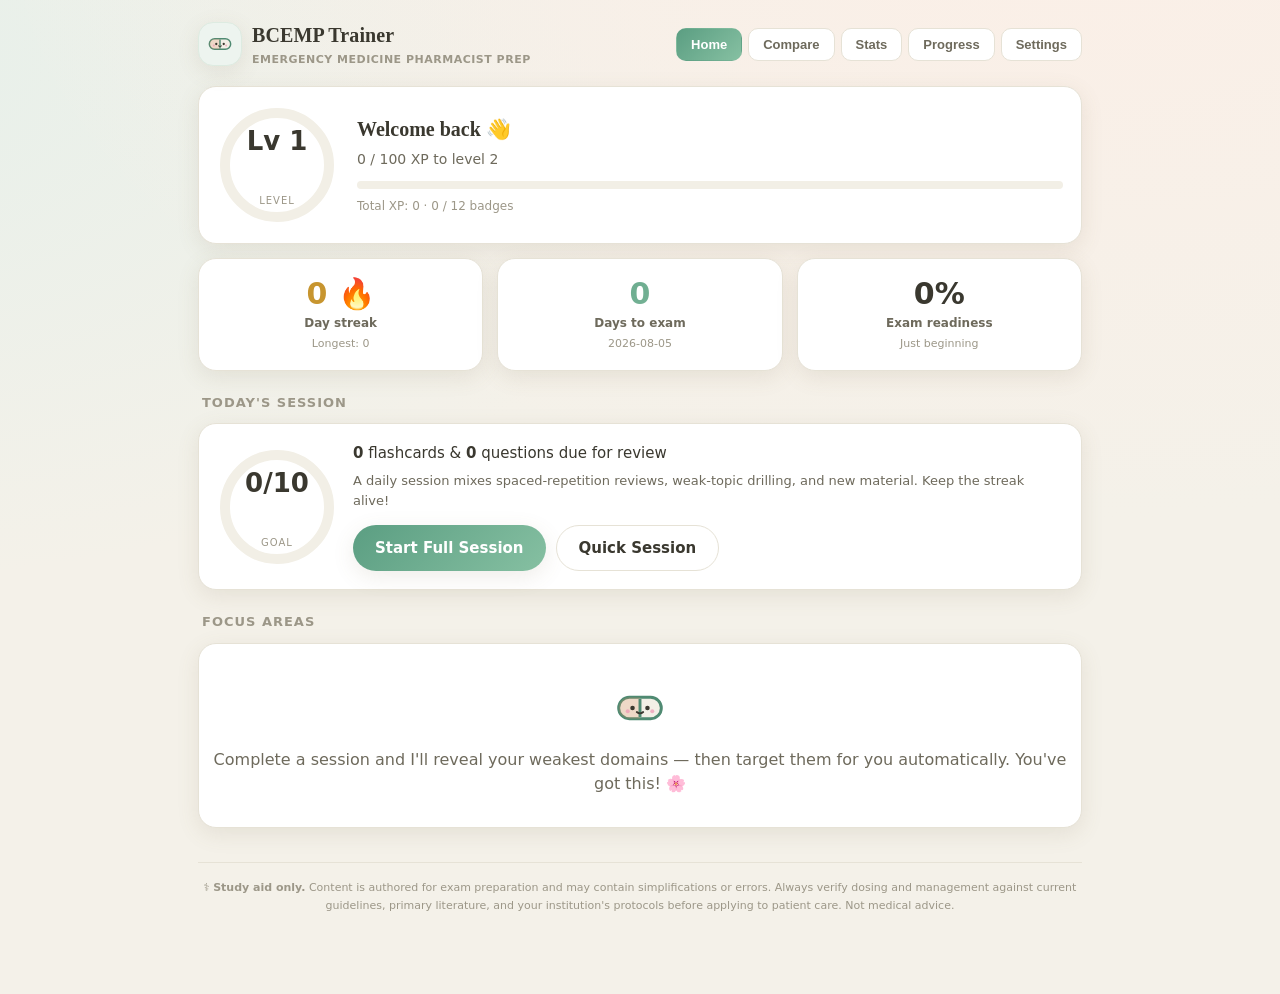
==== index.html @ 2bacbe3b "Add BP targets comparison cards and a biostats cheat sheet tab Compare tab: new BP Targets section w" ====
<!DOCTYPE html>
<html lang="en">
<head>
  <meta charset="UTF-8" />
  <meta name="viewport" content="width=device-width, initial-scale=1.0, viewport-fit=cover" />
  <title>BCEMP Trainer — Emergency Medicine Pharmacist Exam Prep</title>

  <!-- PWA / installable + offline -->
  <link rel="manifest" href="manifest.json" />
  <meta name="theme-color" content="#F4F1E9" />
  <link rel="apple-touch-icon" href="apple-touch-icon.png" />
  <meta name="apple-mobile-web-app-capable" content="yes" />
  <meta name="mobile-web-app-capable" content="yes" />
  <meta name="apple-mobile-web-app-status-bar-style" content="default" />
  <meta name="apple-mobile-web-app-title" content="BCEMP" />

  <link rel="stylesheet" href="css/styles.css" />
</head>
<body>
  <div class="wrap">
    <div class="topbar">
      <div class="brand">
        <div class="logo"><svg viewBox="0 0 48 48" width="32" height="32" aria-hidden="true"><rect x="8" y="16" width="32" height="16" rx="8" fill="#F3EFE6" stroke="#4F8A72" stroke-width="2.2"/><path d="M16 16h8v16h-8a8 8 0 0 1-8-8 8 8 0 0 1 8-8z" fill="#E0895B" opacity="0.22"/><path d="M24 17.2V30.8" stroke="#4F8A72" stroke-width="2.2"/><circle cx="18.4" cy="24" r="1.7" fill="#3A382F"/><circle cx="29.6" cy="24" r="1.7" fill="#3A382F"/><circle cx="14.8" cy="26.4" r="1.5" fill="#EE9BB6" opacity="0.75"/><circle cx="33.2" cy="26.4" r="1.5" fill="#EE9BB6" opacity="0.75"/><path d="M21.6 27q2.4 2.1 4.8 0" stroke="#3A382F" stroke-width="1.4" fill="none" stroke-linecap="round"/></svg></div>
        <div>
          <h1>BCEMP Trainer</h1>
          <small>EMERGENCY MEDICINE PHARMACIST PREP</small>
        </div>
      </div>
      <nav class="nav" id="nav">
        <button data-view="dashboard" class="active">Home</button>
        <button data-view="compare">Compare</button>
        <button data-view="stats">Stats</button>
        <button data-view="progress">Progress</button>
        <button data-view="settings">Settings</button>
      </nav>
    </div>

    <main id="app"><!-- rendered by ui.js --></main>

    <div class="disclaimer">
      ⚕️ <b>Study aid only.</b> Content is authored for exam preparation and may contain simplifications or errors.
      Always verify dosing and management against current guidelines, primary literature, and your institution's
      protocols before applying to patient care. Not medical advice.
    </div>
  </div>

  <!-- data (assign to window.*) -->
  <script src="data/domains.js"></script>
  <script src="data/questions.js"></script>
  <script src="data/flashcards.js"></script>
  <script src="data/quiz-flashcards.js"></script>
  <script src="data/comparisons.js"></script>
  <script src="data/comparisons-bp.js"></script>
  <script src="data/biostats.js"></script>
  <!-- logic -->
  <script src="js/state.js"></script>
  <script src="js/srs.js"></script>
  <script src="js/content.js"></script>
  <script src="js/analytics.js"></script>
  <script src="js/gamification.js"></script>
  <script src="js/session.js"></script>
  <script src="js/import.js"></script>
  <!-- ui + bootstrap -->
  <script src="js/ui.js"></script>
  <script src="js/app.js"></script>

  <!-- register offline service worker (no-op on file://; active when hosted over http/https) -->
  <script>
    if ("serviceWorker" in navigator && location.protocol.indexOf("http") === 0) {
      window.addEventListener("load", function () {
        navigator.serviceWorker.register("sw.js").catch(function (e) { console.warn("SW registration failed:", e); });
      });
    }
  </script>
</body>
</html>
---- css/styles.css ----
:root {
  --bg: #F4F1E9;
  --bg-elev: #FFFFFF;
  --bg-elev2: #F2EFE6;
  --border: #E6E2D6;
  --text: #3A382F;
  --text-dim: #6E6A5C;
  --text-faint: #9C9788;
  --accent: #4F8A72;
  --accent2: #E0895B;
  --good: #5B8F4F;
  --bad: #C4633F;
  --warn: #C7952F;
  --radius: 18px;
  --shadow: 0 6px 22px rgba(120,105,70,.12);
  --grad: linear-gradient(135deg, #5B9E82, #86C0A2);
  --font-body: ui-rounded, "SF Pro Rounded", "Hiragino Maru Gothic ProN", "Quicksand", "Nunito", system-ui, -apple-system, "Segoe UI", sans-serif;
  --font-head: ui-serif, "New York", Georgia, "Lora", "Times New Roman", serif;
}

* { box-sizing: border-box; }
html, body { margin: 0; padding: 0; }
body {
  background: radial-gradient(1100px 600px at 85% -8%, #FBEFE7, transparent),
              radial-gradient(900px 520px at -12% 6%, #E7F0EA, transparent), var(--bg);
  color: var(--text);
  font-family: var(--font-body);
  -webkit-font-smoothing: antialiased;
  line-height: 1.55;
  min-height: 100vh;
}

.wrap { max-width: 920px; margin: 0 auto; padding: 20px 18px 80px; }

/* ---------- top bar ---------- */
.topbar { display: flex; align-items: center; justify-content: space-between; gap: 12px; margin-bottom: 18px; flex-wrap: wrap; }
.brand { display: flex; align-items: center; gap: 10px; }
.brand .logo { width: 44px; height: 44px; border-radius: 15px; background: #EDF4EF; border: 1.5px solid #DDEBE1; display: grid; place-items: center; box-shadow: var(--shadow); }
.brand .logo svg { width: 32px; height: 32px; display: block; }
.brand h1 { font-family: var(--font-head); font-size: 20px; font-weight: 600; margin: 0; letter-spacing: .1px; }
.brand small { display: block; color: var(--text-faint); font-size: 11px; font-weight: 600; letter-spacing: .5px; }
.nav { display: flex; gap: 6px; }
.nav button { background: var(--bg-elev); color: var(--text-dim); border: 1px solid var(--border); padding: 8px 14px; border-radius: 10px; cursor: pointer; font-size: 13px; font-weight: 600; transition: .15s; }
.nav button:hover { color: var(--text); border-color: var(--accent); }
.nav button.active { background: var(--grad); color: #fff; border-color: transparent; }

/* ---------- cards ---------- */
.card { background: var(--bg-elev); border: 1px solid var(--border); border-radius: var(--radius); padding: 18px; box-shadow: var(--shadow); }
.grid { display: grid; gap: 14px; }
.grid.cols-3 { grid-template-columns: repeat(3, 1fr); }
.grid.cols-2 { grid-template-columns: repeat(2, 1fr); }
@media (max-width: 700px) { .grid.cols-3, .grid.cols-2 { grid-template-columns: 1fr 1fr; } }
@media (max-width: 480px) { .grid.cols-3, .grid.cols-2 { grid-template-columns: 1fr; } }

.section-title { font-size: 13px; text-transform: uppercase; letter-spacing: 1px; color: var(--text-faint); margin: 22px 4px 10px; font-weight: 700; }

/* ---------- stat tiles ---------- */
.tile { text-align: center; }
.tile .big { font-size: 30px; font-weight: 800; line-height: 1.1; }
.tile .lbl { color: var(--text-dim); font-size: 12px; margin-top: 4px; font-weight: 600; }
.tile .sub { color: var(--text-faint); font-size: 11px; margin-top: 2px; }
.flame { color: var(--warn); }
.countdown .big { background: var(--grad); -webkit-background-clip: text; background-clip: text; -webkit-text-fill-color: transparent; }

/* ---------- level ring ---------- */
.hero { display: flex; gap: 20px; align-items: center; flex-wrap: wrap; }
.ring-wrap { position: relative; width: 120px; height: 120px; flex: 0 0 auto; }
.ring-wrap .center { position: absolute; inset: 0; display: grid; place-items: center; text-align: center; }
.ring-wrap .center .lv { font-size: 26px; font-weight: 800; }
.ring-wrap .center .lvl { font-size: 10px; letter-spacing: 1px; color: var(--text-faint); text-transform: uppercase; }
.hero .meta { flex: 1; min-width: 220px; }
.hero .meta h2 { margin: 0 0 4px; font-size: 20px; }
.hero .xpbar { height: 8px; background: var(--bg-elev2); border-radius: 6px; overflow: hidden; margin-top: 10px; }
.hero .xpbar > span { display: block; height: 100%; background: var(--grad); border-radius: 6px; transition: width .5s; }

/* ---------- buttons ---------- */
.btn { border: none; border-radius: 999px; padding: 13px 22px; font-size: 15px; font-weight: 700; cursor: pointer; font-family: inherit; transition: transform .2s cubic-bezier(.34,1.56,.64,1), filter .15s, box-shadow .15s, border-color .15s; }
.btn-primary { background: var(--grad); color: #fff; box-shadow: var(--shadow); }
.btn-primary:hover { transform: translateY(-2px) scale(1.02); filter: brightness(1.04); }
.btn-primary:active { transform: translateY(0) scale(.96); }
.btn-ghost { background: var(--bg-elev); color: var(--text); border: 1.5px solid var(--border); }
.btn-ghost:hover { border-color: var(--accent); transform: translateY(-2px); }
.btn-ghost:active { transform: scale(.96); }
.btn-row { display: flex; gap: 10px; flex-wrap: wrap; }
.btn:disabled { opacity: .5; cursor: not-allowed; }

/* ---------- progress bars ---------- */
.dom-row { display: flex; align-items: center; gap: 10px; padding: 7px 0; }
.dom-row .name { flex: 0 0 42%; font-size: 13px; font-weight: 600; }
.dom-row .track { flex: 1; height: 9px; background: var(--bg-elev2); border-radius: 6px; overflow: hidden; }
.dom-row .track > span { display: block; height: 100%; border-radius: 6px; }
.dom-row .pct { flex: 0 0 62px; text-align: right; font-size: 12px; color: var(--text-dim); font-variant-numeric: tabular-nums; }
.bar-good { background: var(--good); } .bar-mid { background: var(--warn); } .bar-bad { background: var(--bad); } .bar-none { background: #DDD8CA; }

/* ---------- heatmap ---------- */
.heat { display: grid; grid-template-columns: repeat(15, 1fr); gap: 5px; }
.heat .cell { aspect-ratio: 1; border-radius: 5px; background: #ECE8DD; }
.heat .l1 { background: rgba(79,138,114,.28); } .heat .l2 { background: rgba(79,138,114,.5); }
.heat .l3 { background: rgba(79,138,114,.75); } .heat .l4 { background: var(--accent); }

/* ---------- badges ---------- */
.badges { display: flex; flex-wrap: wrap; gap: 10px; }
.badge { display: flex; align-items: center; gap: 8px; background: var(--bg-elev2); border: 1px solid var(--border); border-radius: 10px; padding: 8px 12px; font-size: 12px; }
.badge.locked { opacity: .35; filter: grayscale(1); }
.badge .ic { font-size: 18px; }
.badge .bn { font-weight: 700; } .badge .bd { color: var(--text-faint); font-size: 11px; }

/* ---------- session ---------- */
.session-head { display: flex; align-items: center; justify-content: space-between; margin-bottom: 14px; }
.pill { background: var(--bg-elev2); border: 1px solid var(--border); border-radius: 999px; padding: 5px 12px; font-size: 12px; font-weight: 700; color: var(--text-dim); }
.prog { height: 8px; background: var(--bg-elev2); border-radius: 6px; overflow: hidden; margin-bottom: 18px; }
.prog > span { display: block; height: 100%; background: var(--grad); transition: width .3s; }

.q-domain { font-size: 11px; text-transform: uppercase; letter-spacing: 1px; color: var(--accent); font-weight: 700; margin-bottom: 8px; }
.q-stem { font-size: 18px; font-weight: 600; margin-bottom: 18px; }
.opt { display: block; width: 100%; text-align: left; background: var(--bg-elev2); color: var(--text); border: 1.5px solid var(--border); border-radius: 12px; padding: 14px 16px; margin-bottom: 10px; cursor: pointer; font-size: 15px; transition: .12s; }
.opt:hover:not(:disabled) { border-color: var(--accent); }
.opt:disabled { cursor: default; }
.opt.correct { border-color: var(--good); background: rgba(91,143,79,.14); }
.opt.wrong { border-color: var(--bad); background: rgba(196,99,63,.12); }
.opt .mark { float: right; font-weight: 800; }

.rationale { background: var(--bg-elev2); border-left: 3px solid var(--accent); border-radius: 8px; padding: 14px 16px; margin: 6px 0 16px; font-size: 14px; color: var(--text-dim); }
.rationale b { color: var(--text); }

/* flashcard */
.flash { text-align: center; padding: 10px 6px; }
.flash .front { font-size: 20px; font-weight: 700; margin: 24px 0; }
.flash .back { font-size: 16px; color: var(--text-dim); background: var(--bg-elev2); border-radius: 12px; padding: 16px; margin: 12px 0 20px; text-align: left; }
.rate-row { display: grid; grid-template-columns: repeat(4, 1fr); gap: 8px; }
.rate { border: 1.5px solid var(--border); background: var(--bg-elev2); color: var(--text); border-radius: 10px; padding: 12px 6px; cursor: pointer; font-weight: 700; font-size: 13px; }
.rate small { display: block; font-weight: 500; color: var(--text-faint); font-size: 10px; }
.rate.again:hover { border-color: var(--bad); } .rate.hard:hover { border-color: var(--warn); }
.rate.good:hover { border-color: var(--accent); } .rate.easy:hover { border-color: var(--good); }

/* ---------- summary ---------- */
.summary-hero { text-align: center; padding: 10px 0 6px; }
.summary-hero .score { font-size: 48px; font-weight: 800; background: var(--grad); -webkit-background-clip: text; background-clip: text; -webkit-text-fill-color: transparent; }
.reward { display: flex; align-items: center; gap: 10px; background: var(--bg-elev2); border: 1px solid var(--border); border-radius: 12px; padding: 12px 16px; margin: 10px 0; }
.reward .ic { font-size: 22px; }
.pop-badge { animation: pop .4s ease; }
@keyframes pop { 0% { transform: scale(.6); opacity: 0; } 100% { transform: scale(1); opacity: 1; } }

/* ---------- settings / forms ---------- */
.field { margin-bottom: 16px; }
.field label { display: block; font-size: 13px; font-weight: 600; margin-bottom: 6px; color: var(--text-dim); }
.field input, .field select { width: 100%; background: var(--bg-elev2); border: 1px solid var(--border); border-radius: 10px; padding: 11px 12px; color: var(--text); font-size: 14px; }
.hint { font-size: 12px; color: var(--text-faint); margin-top: 6px; }
.notice { border-radius: 10px; padding: 12px 14px; font-size: 13px; margin: 10px 0; }
.notice.ok { background: rgba(91,143,79,.14); border: 1px solid var(--good); color: #3B6D2F; }
.notice.err { background: rgba(196,99,63,.12); border: 1px solid var(--bad); color: #8A3B2A; white-space: pre-wrap; }

.disclaimer { font-size: 11px; color: var(--text-faint); text-align: center; margin-top: 34px; line-height: 1.6; border-top: 1px solid var(--border); padding-top: 16px; }

.empty { text-align: center; color: var(--text-dim); padding: 30px 10px; }
.center { text-align: center; }
.mt { margin-top: 14px; } .mb { margin-bottom: 14px; }
.toast { position: fixed; bottom: 22px; left: 50%; transform: translateX(-50%); background: var(--bg-elev2); border: 1px solid var(--accent); color: var(--text); padding: 12px 20px; border-radius: 12px; box-shadow: var(--shadow); font-weight: 600; font-size: 14px; z-index: 50; animation: pop .3s ease; }

/* ---------- compare (review cards) ---------- */
.cmp-filters { display: flex; flex-wrap: wrap; gap: 6px; margin: 0 0 16px; }
.cmp-chip { background: var(--bg-elev); border: 1px solid var(--border); color: var(--text-dim); padding: 6px 12px; border-radius: 16px; font-size: 12px; font-weight: 600; cursor: pointer; transition: .15s; }
.cmp-chip:hover { color: var(--text); border-color: var(--accent); }
.cmp-chip.on { background: var(--grad); color: #fff; border-color: transparent; }
.cmp-card { padding: 16px; }
.cmp-head { display: flex; justify-content: space-between; align-items: baseline; gap: 10px; flex-wrap: wrap; margin-bottom: 4px; }
.cmp-title { font-size: 17px; font-weight: 700; }
.cmp-sec { font-size: 10px; text-transform: uppercase; letter-spacing: 1px; color: var(--accent); font-weight: 700; background: var(--bg-elev2); padding: 3px 8px; border-radius: 4px; white-space: nowrap; }
.cmp-tag { font-style: italic; color: var(--text-faint); font-size: 13px; margin-bottom: 12px; }
.cmp-scroll { overflow-x: auto; -webkit-overflow-scrolling: touch; }
.cmp-table { width: 100%; border-collapse: collapse; font-size: 13px; }
.cmp-table th, .cmp-table td { padding: 9px 11px; text-align: left; border-bottom: 1px solid var(--border); vertical-align: top; }
.cmp-table th { font-size: 12px; font-weight: 700; color: var(--accent); background: var(--bg-elev2); position: sticky; top: 0; }
.cmp-table td.cmp-rl, .cmp-table th.cmp-rl { color: var(--text-faint); font-weight: 600; font-size: 12px; min-width: 120px; background: var(--bg-elev); }
.cmp-table tbody tr:hover td { background: rgba(79,138,114,.06); }

/* ---------- stats cheat sheet ---------- */
.fx-grid { display: grid; grid-template-columns: repeat(auto-fill, minmax(250px, 1fr)); gap: 12px; }
.fx { background: var(--bg-elev); border: 1px solid var(--border); border-radius: var(--radius); padding: 13px 15px; box-shadow: var(--shadow); }
.fx-n { font-size: 13px; font-weight: 700; margin-bottom: 7px; }
.fx-eq { font-family: ui-monospace, SFMono-Regular, Menlo, Consolas, monospace; font-size: 13px; background: var(--bg-elev2); border-left: 3px solid var(--accent); padding: 8px 11px; border-radius: 0 8px 8px 0; margin-bottom: 8px; color: var(--accent); font-weight: 600; overflow-x: auto; }
.fx-d { font-size: 12.5px; color: var(--text-dim); line-height: 1.5; }
.fx-ex { font-size: 11.5px; color: var(--text-faint); margin-top: 6px; font-style: italic; }
.fx-note { font-family: ui-monospace, SFMono-Regular, Menlo, Consolas, monospace; font-size: 12px; color: var(--accent); background: var(--bg-elev2); border-radius: 8px; padding: 9px 12px; margin-top: 10px; overflow-x: auto; }

.stat-table { width: 100%; border-collapse: collapse; font-size: 13px; }
.stat-table th, .stat-table td { padding: 10px 12px; text-align: left; border: 1px solid var(--border); vertical-align: top; }
.stat-table th { background: var(--bg-elev2); color: var(--accent); font-weight: 700; font-size: 12px; }
.stat-table td.cmp-rl, .stat-table th.cmp-rl { background: var(--bg-elev2); color: var(--text-dim); font-weight: 700; font-size: 12px; }

.term { padding: 10px 0; border-top: 1px solid var(--border); }
.term.first { border-top: none; padding-top: 2px; }
.term-t { font-size: 13.5px; font-weight: 700; color: var(--accent); margin-bottom: 3px; }
.term-d { font-size: 13px; color: var(--text-dim); line-height: 1.55; }

.pearl { font-size: 13px; color: var(--text-dim); line-height: 1.55; padding: 8px 0 8px 20px; position: relative; }
.pearl::before { content: "🌸"; position: absolute; left: 0; top: 7px; font-size: 12px; }

/* ---------- cozy-kawaii extras ---------- */
.hero .meta h2, .empty h2 { font-family: var(--font-head); font-weight: 600; }
.summary-hero .score { font-family: var(--font-head); }
.cmp-title { font-family: var(--font-head); font-weight: 600; }
.card { transition: box-shadow .2s ease, transform .2s ease; }

.mascot-lg { display: block; margin: 2px auto 8px; animation: floaty 3.2s ease-in-out infinite; }
@keyframes floaty { 0%, 100% { transform: translateY(0); } 50% { transform: translateY(-5px); } }

.reward { transition: transform .2s cubic-bezier(.34,1.56,.64,1); }
.reward:hover { transform: translateX(2px); }

/* confetti burst (offline, emoji-based) */
.confetti-wrap { position: fixed; inset: 0; pointer-events: none; z-index: 100; overflow: hidden; }
.confetti-piece { position: absolute; top: -24px; will-change: transform; animation: confetti-fall linear forwards; }
@keyframes confetti-fall { to { transform: translateY(108vh) rotate(540deg); } }

/* mobile: stack each comparison row into a labeled block */
@media (max-width: 640px) {
  .cmp-table thead { display: none; }
  .cmp-table, .cmp-table tbody, .cmp-table tr, .cmp-table td { display: block; }
  .cmp-table tr { margin-bottom: 12px; border: 1px solid var(--border); border-radius: 8px; padding: 6px; }
  .cmp-table td { border: none; padding: 6px 8px; }
  .cmp-table td.cmp-rl { background: var(--accent); color: #fff; border-radius: 4px; margin-bottom: 4px; min-width: 0; }
  .cmp-table td[data-label]:not(.cmp-rl)::before { content: attr(data-label); display: block; font-size: 10px; font-weight: 700; color: var(--text-faint); text-transform: uppercase; letter-spacing: .5px; margin-bottom: 2px; }
}
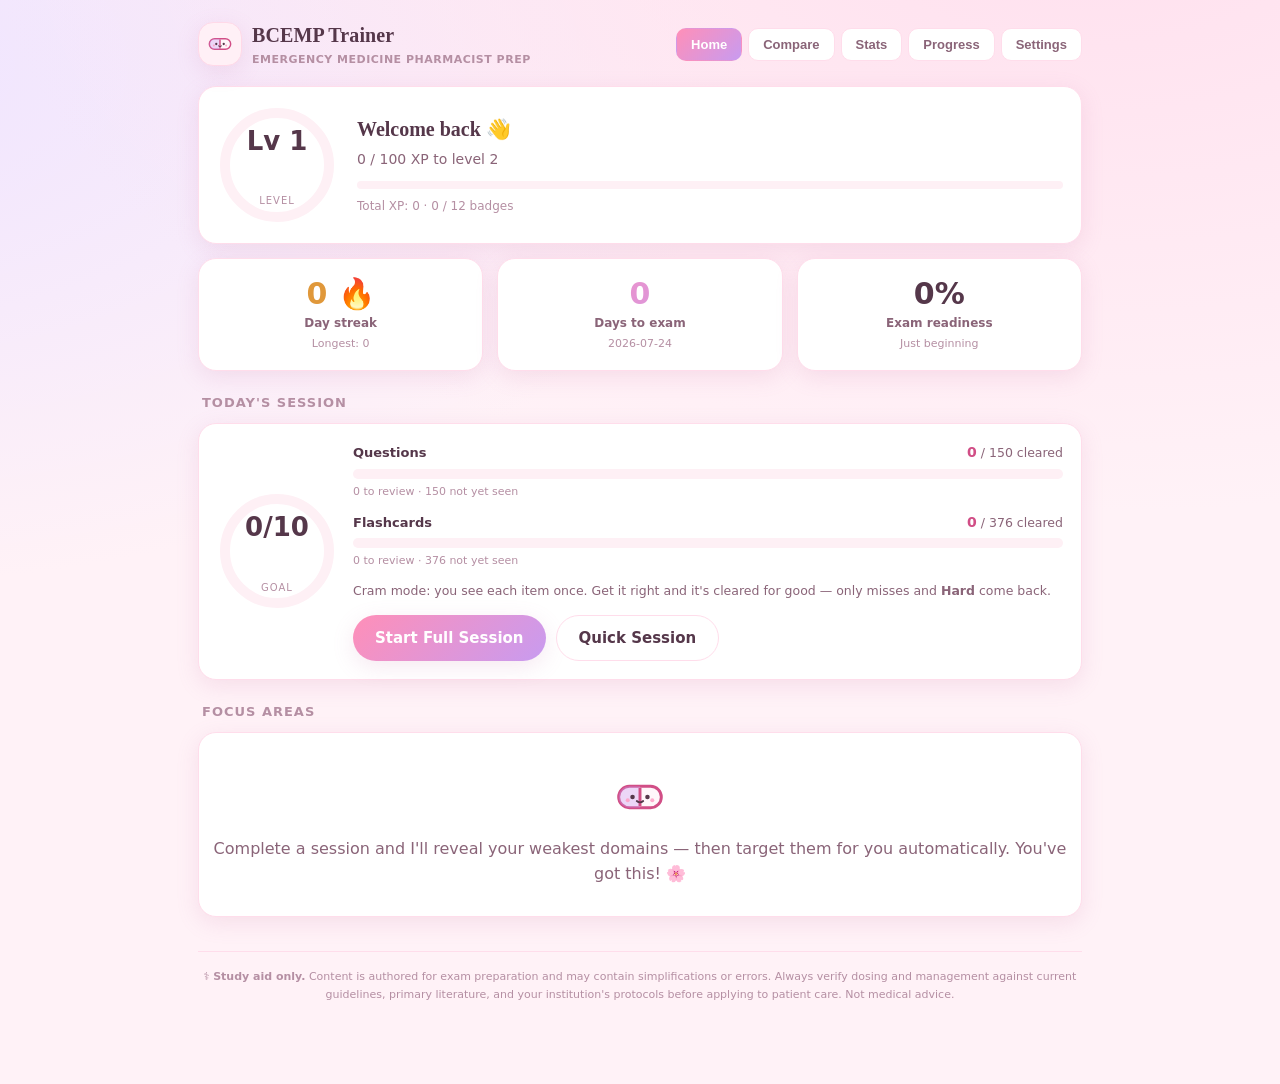
==== commit 78b6c997: "Retheme from matcha to strawberry pink Swap the palette to Strawberry Milk: soft pink page (#FFF2F7)" ====
--- a/index.html
+++ b/index.html
@@ -7,7 +7,7 @@
 
   <!-- PWA / installable + offline -->
   <link rel="manifest" href="manifest.json" />
-  <meta name="theme-color" content="#F4F1E9" />
+  <meta name="theme-color" content="#FFF2F7" />
   <link rel="apple-touch-icon" href="apple-touch-icon.png" />
   <meta name="apple-mobile-web-app-capable" content="yes" />
   <meta name="mobile-web-app-capable" content="yes" />
@@ -20,7 +20,7 @@
   <div class="wrap">
     <div class="topbar">
       <div class="brand">
-        <div class="logo"><svg viewBox="0 0 48 48" width="32" height="32" aria-hidden="true"><rect x="8" y="16" width="32" height="16" rx="8" fill="#F3EFE6" stroke="#4F8A72" stroke-width="2.2"/><path d="M16 16h8v16h-8a8 8 0 0 1-8-8 8 8 0 0 1 8-8z" fill="#E0895B" opacity="0.22"/><path d="M24 17.2V30.8" stroke="#4F8A72" stroke-width="2.2"/><circle cx="18.4" cy="24" r="1.7" fill="#3A382F"/><circle cx="29.6" cy="24" r="1.7" fill="#3A382F"/><circle cx="14.8" cy="26.4" r="1.5" fill="#EE9BB6" opacity="0.75"/><circle cx="33.2" cy="26.4" r="1.5" fill="#EE9BB6" opacity="0.75"/><path d="M21.6 27q2.4 2.1 4.8 0" stroke="#3A382F" stroke-width="1.4" fill="none" stroke-linecap="round"/></svg></div>
+        <div class="logo"><svg viewBox="0 0 48 48" width="32" height="32" aria-hidden="true"><rect x="8" y="16" width="32" height="16" rx="8" fill="#FFF6FA" stroke="#D14E86" stroke-width="2.2"/><path d="M16 16h8v16h-8a8 8 0 0 1-8-8 8 8 0 0 1 8-8z" fill="#C89BF0" opacity="0.35"/><path d="M24 17.2V30.8" stroke="#D14E86" stroke-width="2.2"/><circle cx="18.4" cy="24" r="1.7" fill="#55374A"/><circle cx="29.6" cy="24" r="1.7" fill="#55374A"/><circle cx="14.8" cy="26.4" r="1.5" fill="#FF9EC4" opacity="0.85"/><circle cx="33.2" cy="26.4" r="1.5" fill="#FF9EC4" opacity="0.85"/><path d="M21.6 27q2.4 2.1 4.8 0" stroke="#55374A" stroke-width="1.4" fill="none" stroke-linecap="round"/></svg></div>
         <div>
           <h1>BCEMP Trainer</h1>
           <small>EMERGENCY MEDICINE PHARMACIST PREP</small>
--- a/css/styles.css
+++ b/css/styles.css
@@ -1,19 +1,19 @@
 :root {
-  --bg: #F4F1E9;
+  --bg: #FFF2F7;
   --bg-elev: #FFFFFF;
-  --bg-elev2: #F2EFE6;
-  --border: #E6E2D6;
-  --text: #3A382F;
-  --text-dim: #6E6A5C;
-  --text-faint: #9C9788;
-  --accent: #4F8A72;
-  --accent2: #E0895B;
-  --good: #5B8F4F;
-  --bad: #C4633F;
-  --warn: #C7952F;
+  --bg-elev2: #FEF0F5;
+  --border: #FFDDEB;
+  --text: #55374A;
+  --text-dim: #8A6478;
+  --text-faint: #B58FA3;
+  --accent: #D14E86;
+  --accent2: #C89BF0;
+  --good: #2FA37B;
+  --bad: #E05A6B;
+  --warn: #E0983A;
   --radius: 18px;
-  --shadow: 0 6px 22px rgba(120,105,70,.12);
-  --grad: linear-gradient(135deg, #5B9E82, #86C0A2);
+  --shadow: 0 6px 22px rgba(200,120,165,.16);
+  --grad: linear-gradient(135deg, #FF8FB8, #C89BF0);
   --font-body: ui-rounded, "SF Pro Rounded", "Hiragino Maru Gothic ProN", "Quicksand", "Nunito", system-ui, -apple-system, "Segoe UI", sans-serif;
   --font-head: ui-serif, "New York", Georgia, "Lora", "Times New Roman", serif;
 }
@@ -21,8 +21,8 @@
 * { box-sizing: border-box; }
 html, body { margin: 0; padding: 0; }
 body {
-  background: radial-gradient(1100px 600px at 85% -8%, #FBEFE7, transparent),
-              radial-gradient(900px 520px at -12% 6%, #E7F0EA, transparent), var(--bg);
+  background: radial-gradient(1100px 600px at 85% -8%, #FFE0EE, transparent),
+              radial-gradient(900px 520px at -12% 6%, #EFE4FF, transparent), var(--bg);
   color: var(--text);
   font-family: var(--font-body);
   -webkit-font-smoothing: antialiased;
@@ -35,7 +35,7 @@
 /* ---------- top bar ---------- */
 .topbar { display: flex; align-items: center; justify-content: space-between; gap: 12px; margin-bottom: 18px; flex-wrap: wrap; }
 .brand { display: flex; align-items: center; gap: 10px; }
-.brand .logo { width: 44px; height: 44px; border-radius: 15px; background: #EDF4EF; border: 1.5px solid #DDEBE1; display: grid; place-items: center; box-shadow: var(--shadow); }
+.brand .logo { width: 44px; height: 44px; border-radius: 15px; background: #FFF0F6; border: 1.5px solid #FFD9E8; display: grid; place-items: center; box-shadow: var(--shadow); }
 .brand .logo svg { width: 32px; height: 32px; display: block; }
 .brand h1 { font-family: var(--font-head); font-size: 20px; font-weight: 600; margin: 0; letter-spacing: .1px; }
 .brand small { display: block; color: var(--text-faint); font-size: 11px; font-weight: 600; letter-spacing: .5px; }
@@ -90,13 +90,13 @@
 .dom-row .track { flex: 1; height: 9px; background: var(--bg-elev2); border-radius: 6px; overflow: hidden; }
 .dom-row .track > span { display: block; height: 100%; border-radius: 6px; }
 .dom-row .pct { flex: 0 0 62px; text-align: right; font-size: 12px; color: var(--text-dim); font-variant-numeric: tabular-nums; }
-.bar-good { background: var(--good); } .bar-mid { background: var(--warn); } .bar-bad { background: var(--bad); } .bar-none { background: #DDD8CA; }
+.bar-good { background: var(--good); } .bar-mid { background: var(--warn); } .bar-bad { background: var(--bad); } .bar-none { background: #F3DCE7; }
 
 /* ---------- heatmap ---------- */
 .heat { display: grid; grid-template-columns: repeat(15, 1fr); gap: 5px; }
-.heat .cell { aspect-ratio: 1; border-radius: 5px; background: #ECE8DD; }
-.heat .l1 { background: rgba(79,138,114,.28); } .heat .l2 { background: rgba(79,138,114,.5); }
-.heat .l3 { background: rgba(79,138,114,.75); } .heat .l4 { background: var(--accent); }
+.heat .cell { aspect-ratio: 1; border-radius: 5px; background: #FBE2EE; }
+.heat .l1 { background: rgba(209,78,134,.25); } .heat .l2 { background: rgba(209,78,134,.45); }
+.heat .l3 { background: rgba(209,78,134,.7); } .heat .l4 { background: var(--accent); }
 
 /* ---------- badges ---------- */
 .badges { display: flex; flex-wrap: wrap; gap: 10px; }
@@ -116,8 +116,8 @@
 .opt { display: block; width: 100%; text-align: left; background: var(--bg-elev2); color: var(--text); border: 1.5px solid var(--border); border-radius: 12px; padding: 14px 16px; margin-bottom: 10px; cursor: pointer; font-size: 15px; transition: .12s; }
 .opt:hover:not(:disabled) { border-color: var(--accent); }
 .opt:disabled { cursor: default; }
-.opt.correct { border-color: var(--good); background: rgba(91,143,79,.14); }
-.opt.wrong { border-color: var(--bad); background: rgba(196,99,63,.12); }
+.opt.correct { border-color: var(--good); background: rgba(47,163,123,.13); }
+.opt.wrong { border-color: var(--bad); background: rgba(224,90,107,.12); }
 .opt .mark { float: right; font-weight: 800; }
 
 .rationale { background: var(--bg-elev2); border-left: 3px solid var(--accent); border-radius: 8px; padding: 14px 16px; margin: 6px 0 16px; font-size: 14px; color: var(--text-dim); }
@@ -147,8 +147,8 @@
 .field input, .field select { width: 100%; background: var(--bg-elev2); border: 1px solid var(--border); border-radius: 10px; padding: 11px 12px; color: var(--text); font-size: 14px; }
 .hint { font-size: 12px; color: var(--text-faint); margin-top: 6px; }
 .notice { border-radius: 10px; padding: 12px 14px; font-size: 13px; margin: 10px 0; }
-.notice.ok { background: rgba(91,143,79,.14); border: 1px solid var(--good); color: #3B6D2F; }
-.notice.err { background: rgba(196,99,63,.12); border: 1px solid var(--bad); color: #8A3B2A; white-space: pre-wrap; }
+.notice.ok { background: rgba(47,163,123,.13); border: 1px solid var(--good); color: #1F7A5C; }
+.notice.err { background: rgba(224,90,107,.12); border: 1px solid var(--bad); color: #A83A4A; white-space: pre-wrap; }
 
 .disclaimer { font-size: 11px; color: var(--text-faint); text-align: center; margin-top: 34px; line-height: 1.6; border-top: 1px solid var(--border); padding-top: 16px; }
 
@@ -172,7 +172,19 @@
 .cmp-table th, .cmp-table td { padding: 9px 11px; text-align: left; border-bottom: 1px solid var(--border); vertical-align: top; }
 .cmp-table th { font-size: 12px; font-weight: 700; color: var(--accent); background: var(--bg-elev2); position: sticky; top: 0; }
 .cmp-table td.cmp-rl, .cmp-table th.cmp-rl { color: var(--text-faint); font-weight: 600; font-size: 12px; min-width: 120px; background: var(--bg-elev); }
-.cmp-table tbody tr:hover td { background: rgba(79,138,114,.06); }
+.cmp-table tbody tr:hover td { background: rgba(209,78,134,.05); }
+
+/* ---------- cram burn-down ---------- */
+.bd { margin-bottom: 12px; }
+.bd-top { display: flex; justify-content: space-between; align-items: baseline; margin-bottom: 5px; }
+.bd-l { font-size: 13px; font-weight: 700; }
+.bd-n { font-size: 12.5px; color: var(--text-dim); }
+.bd-n b { color: var(--accent); font-size: 14px; }
+.bd-track { height: 10px; background: var(--bg-elev2); border-radius: 6px; overflow: hidden; display: flex; }
+.bd-track > span { display: block; height: 100%; transition: width .5s; }
+.bd-c { background: var(--grad); }
+.bd-r { background: var(--warn); }
+.bd-key { font-size: 11px; color: var(--text-faint); margin-top: 4px; }
 
 /* ---------- stats cheat sheet ---------- */
 .fx-grid { display: grid; grid-template-columns: repeat(auto-fill, minmax(250px, 1fr)); gap: 12px; }
@@ -187,6 +199,9 @@
 .stat-table th, .stat-table td { padding: 10px 12px; text-align: left; border: 1px solid var(--border); vertical-align: top; }
 .stat-table th { background: var(--bg-elev2); color: var(--accent); font-weight: 700; font-size: 12px; }
 .stat-table td.cmp-rl, .stat-table th.cmp-rl { background: var(--bg-elev2); color: var(--text-dim); font-weight: 700; font-size: 12px; }
+
+.tg { font-family: var(--font-head); font-size: 15px; font-weight: 600; color: var(--accent); }
+.stat-table td.tg-test { font-weight: 700; color: var(--text); }
 
 .term { padding: 10px 0; border-top: 1px solid var(--border); }
 .term.first { border-top: none; padding-top: 2px; }
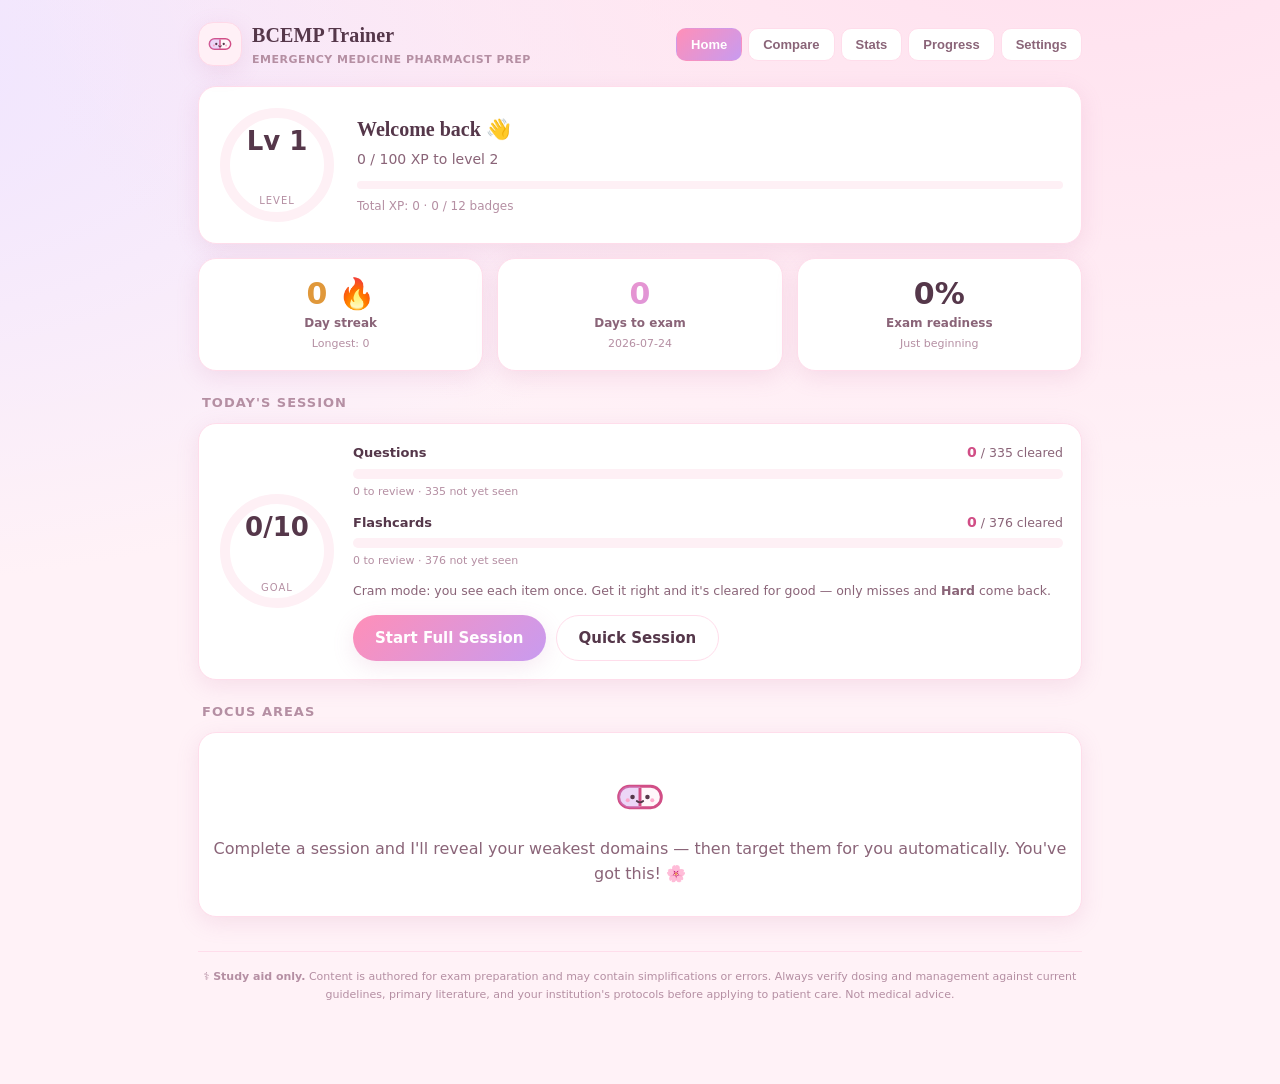
==== commit d2152365: "Add 185-question practice exam bank and biostats drill" ====
--- a/index.html
+++ b/index.html
@@ -47,6 +47,8 @@
   <!-- data (assign to window.*) -->
   <script src="data/domains.js"></script>
   <script src="data/questions.js"></script>
+  <script src="data/empc24-questions.js"></script>
+  <script src="data/biostats-questions.js"></script>
   <script src="data/flashcards.js"></script>
   <script src="data/quiz-flashcards.js"></script>
   <script src="data/comparisons.js"></script>
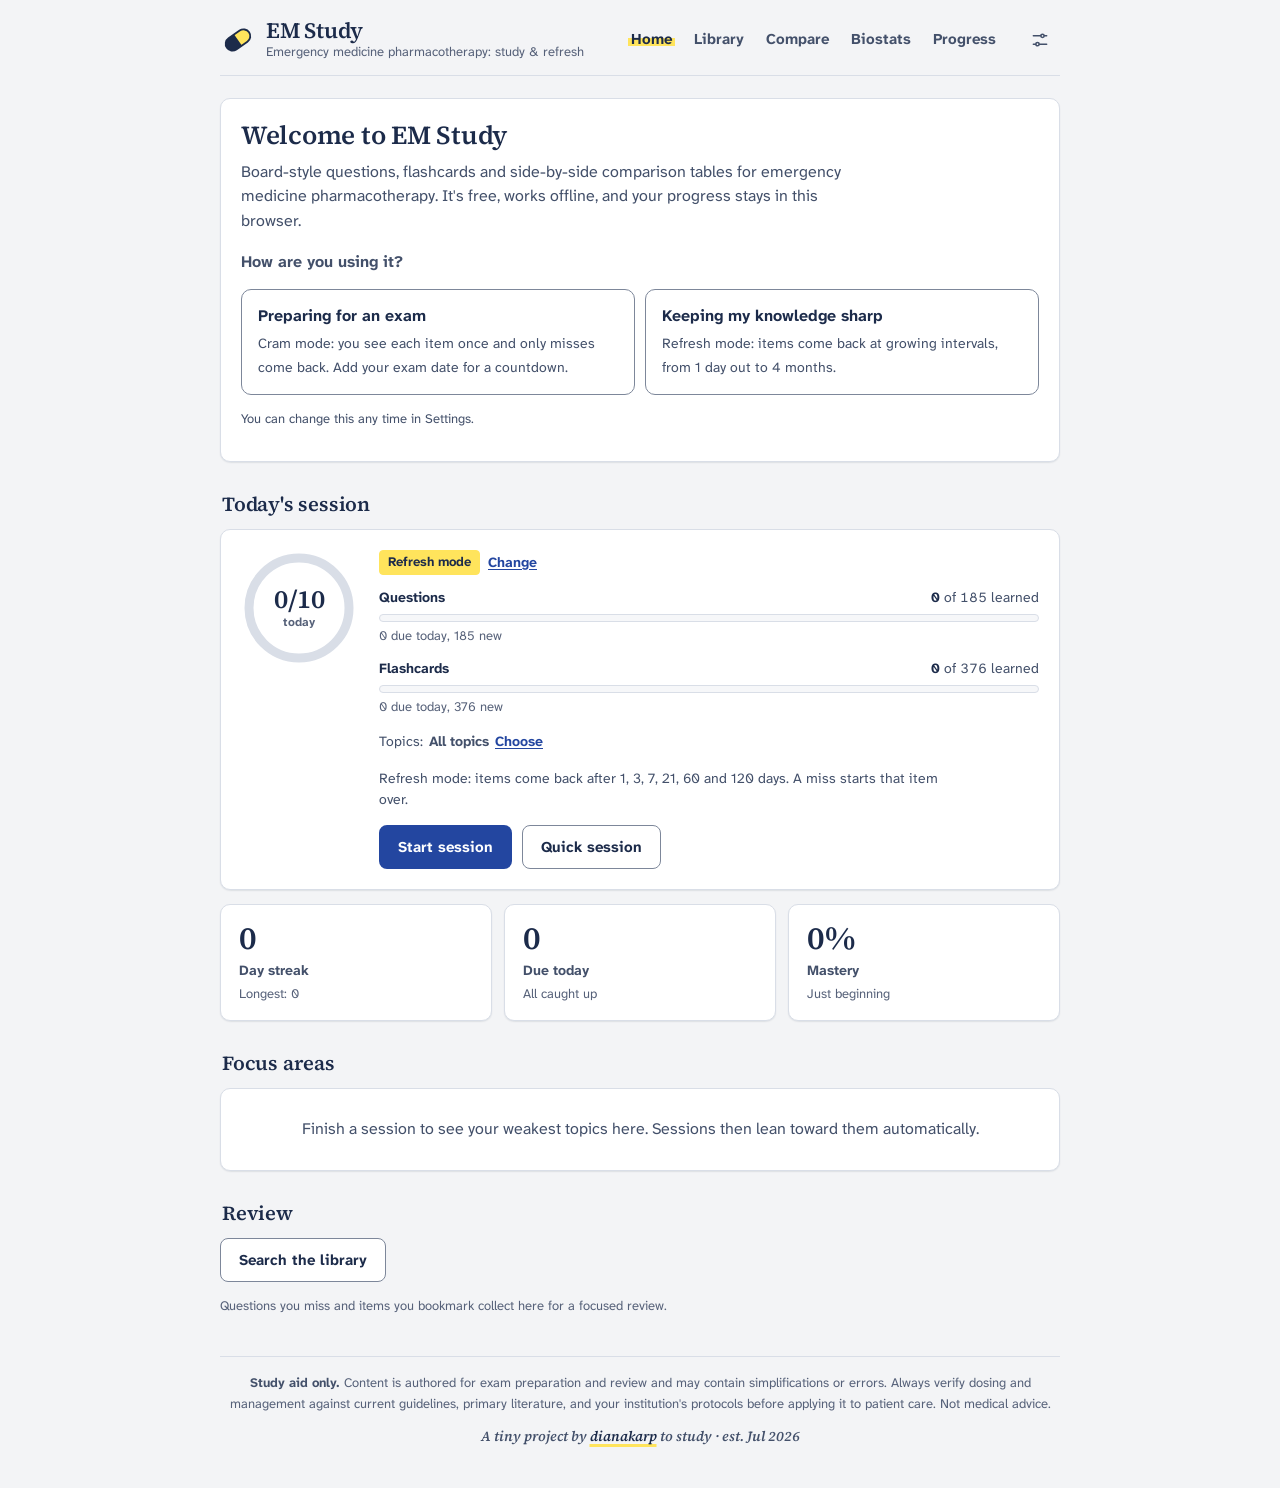
==== commit ec7e3f81: "Redesign as EM Study: studious look, Library, Refresh/Cram modes - "Ink & highlighter" theme in ligh" ====
--- a/index.html
+++ b/index.html
@@ -3,50 +3,98 @@
 <head>
   <meta charset="UTF-8" />
   <meta name="viewport" content="width=device-width, initial-scale=1.0, viewport-fit=cover" />
-  <title>BCEMP Trainer — Emergency Medicine Pharmacist Exam Prep</title>
+  <title>EM Study: emergency medicine pharmacotherapy study &amp; refresh</title>
+  <meta name="description" content="Free board-style questions, flashcards and side-by-side tables for emergency medicine pharmacotherapy, including BCEMP exam prep. Works offline; your progress stays in your browser." />
+
+  <!-- link previews (Slack, Teams, iMessage, social) -->
+  <meta property="og:type" content="website" />
+  <meta property="og:site_name" content="EM Study" />
+  <meta property="og:title" content="EM Study: emergency medicine pharmacotherapy" />
+  <meta property="og:description" content="Board-style questions, flashcards and comparison tables for studying or refreshing EM pharmacotherapy. Free, offline, no account." />
+  <meta property="og:url" content="https://dianakarp.github.io/emstudy/" />
+  <meta property="og:image" content="https://dianakarp.github.io/emstudy/og-image.png" />
+  <meta property="og:image:width" content="1200" />
+  <meta property="og:image:height" content="630" />
+  <meta property="og:image:alt" content="EM Study: a sample question card in navy ink with a yellow highlighter mark." />
+  <meta name="twitter:card" content="summary_large_image" />
 
   <!-- PWA / installable + offline -->
   <link rel="manifest" href="manifest.json" />
-  <meta name="theme-color" content="#FFF2F7" />
+  <meta name="theme-color" content="#F3F4F6" media="(prefers-color-scheme: light)" />
+  <meta name="theme-color" content="#10151F" media="(prefers-color-scheme: dark)" />
+  <link rel="icon" href="favicon.svg" type="image/svg+xml" />
   <link rel="apple-touch-icon" href="apple-touch-icon.png" />
   <meta name="apple-mobile-web-app-capable" content="yes" />
   <meta name="mobile-web-app-capable" content="yes" />
   <meta name="apple-mobile-web-app-status-bar-style" content="default" />
-  <meta name="apple-mobile-web-app-title" content="BCEMP" />
+  <meta name="apple-mobile-web-app-title" content="EM Study" />
 
+  <!-- apply a saved Light/Dark choice before first paint (System needs nothing) -->
+  <script>
+    try { var t = localStorage.getItem("emstudy_theme"); if (t === "light" || t === "dark") document.documentElement.setAttribute("data-theme", t); } catch (e) {}
+  </script>
+  <link rel="preload" href="fonts/atkinson-hyperlegible-next-latin-wght-normal.woff2" as="font" type="font/woff2" crossorigin />
+  <link rel="preload" href="fonts/source-serif-4-latin-600-normal.woff2" as="font" type="font/woff2" crossorigin />
   <link rel="stylesheet" href="css/styles.css" />
 </head>
 <body>
   <div class="wrap">
-    <div class="topbar">
+    <header class="topbar">
       <div class="brand">
-        <div class="logo"><svg viewBox="0 0 48 48" width="32" height="32" aria-hidden="true"><rect x="8" y="16" width="32" height="16" rx="8" fill="#FFF6FA" stroke="#D14E86" stroke-width="2.2"/><path d="M16 16h8v16h-8a8 8 0 0 1-8-8 8 8 0 0 1 8-8z" fill="#C89BF0" opacity="0.35"/><path d="M24 17.2V30.8" stroke="#D14E86" stroke-width="2.2"/><circle cx="18.4" cy="24" r="1.7" fill="#55374A"/><circle cx="29.6" cy="24" r="1.7" fill="#55374A"/><circle cx="14.8" cy="26.4" r="1.5" fill="#FF9EC4" opacity="0.85"/><circle cx="33.2" cy="26.4" r="1.5" fill="#FF9EC4" opacity="0.85"/><path d="M21.6 27q2.4 2.1 4.8 0" stroke="#55374A" stroke-width="1.4" fill="none" stroke-linecap="round"/></svg></div>
+        <svg class="brand-mark" viewBox="0 0 48 48" aria-hidden="true">
+          <g transform="rotate(-35 24 24)">
+            <rect x="6" y="15" width="36" height="18" rx="9" fill="#FFE45C"/>
+            <path class="ink" d="M15 15h9v18h-9a9 9 0 0 1 0-18z"/>
+            <rect class="ink-stroke" x="6" y="15" width="36" height="18" rx="9" fill="none" stroke-width="2.5"/>
+          </g>
+        </svg>
         <div>
-          <h1>BCEMP Trainer</h1>
-          <small>EMERGENCY MEDICINE PHARMACIST PREP</small>
+          <span class="brand-name">EM Study</span>
+          <span class="brand-sub">Emergency medicine pharmacotherapy: study &amp; refresh</span>
         </div>
       </div>
-      <nav class="nav" id="nav">
-        <button data-view="dashboard" class="active">Home</button>
-        <button data-view="compare">Compare</button>
-        <button data-view="stats">Stats</button>
-        <button data-view="progress">Progress</button>
-        <button data-view="settings">Settings</button>
+      <nav class="nav" id="nav" aria-label="Main">
+        <button data-view="dashboard" class="active" aria-current="page">
+          <span class="nav-ico" aria-hidden="true"><svg viewBox="0 0 24 24" fill="none" stroke="currentColor" stroke-width="1.8" stroke-linejoin="round"><path d="M4 11.2 12 4.8l8 6.4V19a1 1 0 0 1-1 1h-4.6v-5.2H9.6V20H5a1 1 0 0 1-1-1z"/></svg></span>
+          <span class="nav-label">Home</span>
+        </button>
+        <button data-view="library">
+          <span class="nav-ico" aria-hidden="true"><svg viewBox="0 0 24 24" fill="none" stroke="currentColor" stroke-width="1.8" stroke-linejoin="round"><path d="M12 6.6C10.2 5.3 7.8 4.8 4 5v13.2c3.8-.2 6.2.3 8 1.6 1.8-1.3 4.2-1.8 8-1.6V5c-3.8-.2-6.2.3-8 1.6zM12 6.6v13.2"/></svg></span>
+          <span class="nav-label">Library</span>
+        </button>
+        <button data-view="compare">
+          <span class="nav-ico" aria-hidden="true"><svg viewBox="0 0 24 24" fill="none" stroke="currentColor" stroke-width="1.8" stroke-linejoin="round"><rect x="3.5" y="5" width="17" height="14" rx="1.5"/><path d="M12 5v14M3.5 10h17"/></svg></span>
+          <span class="nav-label">Compare</span>
+        </button>
+        <button data-view="stats">
+          <span class="nav-ico" aria-hidden="true"><svg viewBox="0 0 24 24" fill="none" stroke="currentColor" stroke-width="1.8" stroke-linecap="round" stroke-linejoin="round"><path d="M17.5 5h-11l5.8 7-5.8 7h11"/></svg></span>
+          <span class="nav-label">Biostats</span>
+        </button>
+        <button data-view="progress">
+          <span class="nav-ico" aria-hidden="true"><svg viewBox="0 0 24 24" fill="none" stroke="currentColor" stroke-width="1.8" stroke-linecap="round" stroke-linejoin="round"><path d="M4 18l5-6 4 3 7-8.5"/><path d="M15 6.5h5v5"/></svg></span>
+          <span class="nav-label">Progress</span>
+        </button>
       </nav>
-    </div>
+      <button class="icon-btn" data-view="settings" aria-label="Settings" title="Settings">
+        <svg viewBox="0 0 24 24" fill="none" stroke="currentColor" stroke-width="1.8" stroke-linecap="round" aria-hidden="true"><path d="M4 7h9M17 7h3M4 17h3M11 17h9"/><circle cx="15" cy="7" r="2"/><circle cx="9" cy="17" r="2"/></svg>
+      </button>
+    </header>
 
     <main id="app"><!-- rendered by ui.js --></main>
 
     <div class="disclaimer">
-      ⚕️ <b>Study aid only.</b> Content is authored for exam preparation and may contain simplifications or errors.
+      <b>Study aid only.</b> Content is authored for exam preparation and review and may contain simplifications or errors.
       Always verify dosing and management against current guidelines, primary literature, and your institution's
-      protocols before applying to patient care. Not medical advice.
+      protocols before applying it to patient care. Not medical advice.
     </div>
+
+    <footer class="site-footer">
+      A tiny project by <a href="https://github.com/dianakarp">dianakarp</a> to study · est. Jul 2026
+    </footer>
   </div>
 
   <!-- data (assign to window.*) -->
   <script src="data/domains.js"></script>
-  <script src="data/questions.js"></script>
   <script src="data/empc24-questions.js"></script>
   <script src="data/biostats-questions.js"></script>
   <script src="data/flashcards.js"></script>
@@ -64,12 +112,19 @@
   <script src="js/import.js"></script>
   <!-- ui + bootstrap -->
   <script src="js/ui.js"></script>
+  <script src="js/library.js"></script>
   <script src="js/app.js"></script>
 
   <!-- register offline service worker (no-op on file://; active when hosted over http/https) -->
   <script>
     if ("serviceWorker" in navigator && location.protocol.indexOf("http") === 0) {
       window.addEventListener("load", function () {
+        var hadController = !!navigator.serviceWorker.controller;
+        navigator.serviceWorker.addEventListener("controllerchange", function () {
+          if (hadController && window.App && App.UI) {
+            App.UI.toast("A new version of EM Study is ready.", { action: "Reload", onAction: function () { location.reload(); }, sticky: true });
+          }
+        });
         navigator.serviceWorker.register("sw.js").catch(function (e) { console.warn("SW registration failed:", e); });
       });
     }
--- a/css/styles.css
+++ b/css/styles.css
@@ -1,239 +1,558 @@
+/* EM Study — "ink & highlighter" theme.
+ * Navy ink on white paper, one highlighter-yellow mark for what's active or key.
+ * Every text/background pair below meets WCAG AA (4.5:1) in light and dark. */
+
+/* ---------- fonts (self-hosted, cached offline by sw.js) ---------- */
+@font-face { font-family: "Atkinson Hyperlegible Next"; src: url("../fonts/atkinson-hyperlegible-next-latin-wght-normal.woff2") format("woff2"); font-weight: 200 800; font-style: normal; font-display: swap; }
+@font-face { font-family: "Atkinson Hyperlegible Next"; src: url("../fonts/atkinson-hyperlegible-next-latin-wght-italic.woff2") format("woff2"); font-weight: 200 800; font-style: italic; font-display: swap; }
+@font-face { font-family: "Atkinson Hyperlegible Mono"; src: url("../fonts/atkinson-hyperlegible-mono-latin-400-normal.woff2") format("woff2"); font-weight: 400; font-style: normal; font-display: swap; }
+@font-face { font-family: "Atkinson Hyperlegible Mono"; src: url("../fonts/atkinson-hyperlegible-mono-latin-600-normal.woff2") format("woff2"); font-weight: 600; font-style: normal; font-display: swap; }
+@font-face { font-family: "Source Serif 4"; src: url("../fonts/source-serif-4-latin-600-normal.woff2") format("woff2"); font-weight: 600; font-style: normal; font-display: swap; }
+@font-face { font-family: "Source Serif 4"; src: url("../fonts/source-serif-4-latin-600-italic.woff2") format("woff2"); font-weight: 600; font-style: italic; font-display: swap; }
+
+/* ---------- tokens ---------- */
 :root {
-  --bg: #FFF2F7;
-  --bg-elev: #FFFFFF;
-  --bg-elev2: #FEF0F5;
-  --border: #FFDDEB;
-  --text: #55374A;
-  --text-dim: #8A6478;
-  --text-faint: #B58FA3;
-  --accent: #D14E86;
-  --accent2: #C89BF0;
-  --good: #2FA37B;
-  --bad: #E05A6B;
-  --warn: #E0983A;
-  --radius: 18px;
-  --shadow: 0 6px 22px rgba(200,120,165,.16);
-  --grad: linear-gradient(135deg, #FF8FB8, #C89BF0);
-  --font-body: ui-rounded, "SF Pro Rounded", "Hiragino Maru Gothic ProN", "Quicksand", "Nunito", system-ui, -apple-system, "Segoe UI", sans-serif;
-  --font-head: ui-serif, "New York", Georgia, "Lora", "Times New Roman", serif;
-}
-
+  color-scheme: light;
+  --bg: #F3F4F6;
+  --surface: #FFFFFF;
+  --surface-2: #F6F7F9;
+  --border: #D9DEE7;
+  --border-strong: #7D879A;
+  --ink: #1C2B4A;
+  --ink-2: #43506A;
+  --ink-3: #566179;
+  --pen: #2346A0;
+  --pen-hover: #1A367F;
+  --on-pen: #FFFFFF;
+  --mark: #FFE45C;
+  --mark-soft: #FFF2A8;
+  --on-mark: #1C2B4A;
+  --right: #1B7346;
+  --right-bg: #E5F3EA;
+  --wrong: #B3261E;
+  --wrong-bg: #FBE9E7;
+  --amber: #8A5300;
+  --amber-fill: #E3A008;
+  --heat-1: #D6DEF2; --heat-2: #A9BBE6; --heat-3: #6F8BD3; --heat-4: #2346A0;
+  --shadow: 0 1px 2px rgba(28, 43, 74, .06), 0 1px 1px rgba(28, 43, 74, .04);
+  --shadow-lift: 0 10px 30px rgba(28, 43, 74, .18);
+  --radius: 10px;
+  --radius-sm: 6px;
+  --font-text: "Atkinson Hyperlegible Next", "Atkinson Hyperlegible", system-ui, -apple-system, "Segoe UI", Roboto, sans-serif;
+  --font-head: "Source Serif 4", "Source Serif Pro", Georgia, "Times New Roman", serif;
+  --font-mono: "Atkinson Hyperlegible Mono", ui-monospace, SFMono-Regular, Menlo, Consolas, monospace;
+}
+
+/* dark: follows the system unless the reader picked Light in Settings */
+@media (prefers-color-scheme: dark) {
+  :root:not([data-theme="light"]) {
+    color-scheme: dark;
+    --bg: #10151F; --surface: #171E2B; --surface-2: #1D2534;
+    --border: #2C374A; --border-strong: #6C7A93;
+    --ink: #E9EDF5; --ink-2: #C3CBDA; --ink-3: #A3AEC2;
+    --pen: #A3BCFF; --pen-hover: #C2D3FF; --on-pen: #0F1A33;
+    --mark: #F5D547; --mark-soft: #3A3518; --on-mark: #1C2B4A;
+    --right: #74D6A0; --right-bg: #16302A;
+    --wrong: #FF9389; --wrong-bg: #3A1E22;
+    --amber: #F2B65A; --amber-fill: #D99A2B;
+    --heat-1: #23314F; --heat-2: #314A80; --heat-3: #4D6FC0; --heat-4: #A3BCFF;
+    --shadow: none;
+    --shadow-lift: 0 10px 30px rgba(0, 0, 0, .5);
+  }
+}
+:root[data-theme="dark"] {
+  color-scheme: dark;
+  --bg: #10151F; --surface: #171E2B; --surface-2: #1D2534;
+  --border: #2C374A; --border-strong: #6C7A93;
+  --ink: #E9EDF5; --ink-2: #C3CBDA; --ink-3: #A3AEC2;
+  --pen: #A3BCFF; --pen-hover: #C2D3FF; --on-pen: #0F1A33;
+  --mark: #F5D547; --mark-soft: #3A3518; --on-mark: #1C2B4A;
+  --right: #74D6A0; --right-bg: #16302A;
+  --wrong: #FF9389; --wrong-bg: #3A1E22;
+  --amber: #F2B65A; --amber-fill: #D99A2B;
+  --heat-1: #23314F; --heat-2: #314A80; --heat-3: #4D6FC0; --heat-4: #A3BCFF;
+  --shadow: none;
+  --shadow-lift: 0 10px 30px rgba(0, 0, 0, .5);
+}
+
+/* ---------- base ---------- */
 * { box-sizing: border-box; }
-html, body { margin: 0; padding: 0; }
+[hidden] { display: none !important; }
+html { -webkit-text-size-adjust: 100%; }
 body {
-  background: radial-gradient(1100px 600px at 85% -8%, #FFE0EE, transparent),
-              radial-gradient(900px 520px at -12% 6%, #EFE4FF, transparent), var(--bg);
-  color: var(--text);
-  font-family: var(--font-body);
-  -webkit-font-smoothing: antialiased;
+  margin: 0;
+  background: var(--bg);
+  color: var(--ink);
+  font-family: var(--font-text);
+  font-size: 16px;
   line-height: 1.55;
   min-height: 100vh;
-}
-
-.wrap { max-width: 920px; margin: 0 auto; padding: 20px 18px 80px; }
+  -webkit-font-smoothing: antialiased;
+}
+a { color: var(--pen); text-underline-offset: 2px; }
+a:hover { color: var(--pen-hover); }
+button, input, select, textarea { font: inherit; color: inherit; }
+:focus-visible { outline: 3px solid var(--pen); outline-offset: 2px; border-radius: 4px; }
+.sr-only { position: absolute; width: 1px; height: 1px; padding: 0; margin: -1px; overflow: hidden; clip: rect(0 0 0 0); white-space: nowrap; border: 0; }
+code, kbd { font-family: var(--font-mono); font-size: .9em; }
+code { overflow-wrap: anywhere; }
+kbd { display: inline-block; min-width: 1.6em; padding: 0 .4em; border: 1px solid var(--border-strong); border-bottom-width: 2px; border-radius: 4px; background: var(--surface); color: var(--ink-2); font-size: 12px; line-height: 1.5; text-align: center; }
+
+.wrap { max-width: 880px; margin: 0 auto; padding: 18px 20px 40px; }
+
+/* the highlighter: used for the one thing that's active or key */
+.hl {
+  background-image: linear-gradient(transparent 0 40%, var(--mark) 40% 92%, transparent 92%);
+  -webkit-box-decoration-break: clone; box-decoration-break: clone;
+  padding: 0 .18em; margin: 0 -.18em;
+  color: var(--ink);
+}
+@media (prefers-color-scheme: dark) { :root:not([data-theme="light"]) .hl { background: var(--mark); color: var(--on-mark); border-radius: 3px; } }
+:root[data-theme="dark"] .hl { background: var(--mark); color: var(--on-mark); border-radius: 3px; }
 
 /* ---------- top bar ---------- */
-.topbar { display: flex; align-items: center; justify-content: space-between; gap: 12px; margin-bottom: 18px; flex-wrap: wrap; }
-.brand { display: flex; align-items: center; gap: 10px; }
-.brand .logo { width: 44px; height: 44px; border-radius: 15px; background: #FFF0F6; border: 1.5px solid #FFD9E8; display: grid; place-items: center; box-shadow: var(--shadow); }
-.brand .logo svg { width: 32px; height: 32px; display: block; }
-.brand h1 { font-family: var(--font-head); font-size: 20px; font-weight: 600; margin: 0; letter-spacing: .1px; }
-.brand small { display: block; color: var(--text-faint); font-size: 11px; font-weight: 600; letter-spacing: .5px; }
-.nav { display: flex; gap: 6px; }
-.nav button { background: var(--bg-elev); color: var(--text-dim); border: 1px solid var(--border); padding: 8px 14px; border-radius: 10px; cursor: pointer; font-size: 13px; font-weight: 600; transition: .15s; }
-.nav button:hover { color: var(--text); border-color: var(--accent); }
-.nav button.active { background: var(--grad); color: #fff; border-color: transparent; }
-
-/* ---------- cards ---------- */
-.card { background: var(--bg-elev); border: 1px solid var(--border); border-radius: var(--radius); padding: 18px; box-shadow: var(--shadow); }
-.grid { display: grid; gap: 14px; }
+.topbar { display: flex; align-items: center; gap: 14px; margin-bottom: 22px; padding-bottom: 14px; border-bottom: 1px solid var(--border); }
+.brand { display: flex; align-items: center; gap: 10px; margin-right: auto; min-width: 0; }
+.brand-mark { width: 36px; height: 36px; flex: 0 0 auto; display: block; }
+.brand-mark .ink { fill: var(--ink); }
+.brand-mark .ink-stroke { stroke: var(--ink); }
+.brand-name { display: block; font-family: var(--font-head); font-weight: 600; font-size: 22px; line-height: 1.1; letter-spacing: -.01em; }
+.brand-sub { display: block; color: var(--ink-3); font-size: 13px; line-height: 1.3; margin-top: 2px; }
+
+.nav { display: flex; gap: 2px; }
+.nav button {
+  background: none; border: 0; border-radius: var(--radius-sm);
+  color: var(--ink-2); font-weight: 700; font-size: 15px; line-height: 1;
+  padding: 10px 10px; cursor: pointer; display: flex; align-items: center; gap: 6px;
+}
+.nav button:hover { color: var(--ink); background: var(--surface-2); }
+.nav .nav-ico { display: none; }
+.nav button.active { color: var(--ink); }
+.nav button.active .nav-label {
+  background-image: linear-gradient(transparent 0 40%, var(--mark) 40% 92%, transparent 92%);
+  padding: 0 .18em; margin: 0 -.18em;
+}
+@media (prefers-color-scheme: dark) { :root:not([data-theme="light"]) .nav button.active .nav-label { background: var(--mark); color: var(--on-mark); border-radius: 3px; } }
+:root[data-theme="dark"] .nav button.active .nav-label { background: var(--mark); color: var(--on-mark); border-radius: 3px; }
+
+.icon-btn {
+  width: 40px; height: 40px; flex: 0 0 auto; display: grid; place-items: center;
+  background: none; border: 1px solid transparent; border-radius: var(--radius-sm);
+  color: var(--ink-2); cursor: pointer;
+}
+.icon-btn:hover { color: var(--ink); background: var(--surface-2); }
+.icon-btn.active { color: var(--on-mark); background: var(--mark); }
+.icon-btn svg, .nav svg { width: 20px; height: 20px; display: block; }
+
+/* phones: the main nav becomes a bottom tab bar (no sideways scrolling) */
+@media (max-width: 720px) {
+  .wrap { padding: 14px 16px calc(96px + env(safe-area-inset-bottom)); }
+  .topbar { margin-bottom: 18px; padding-bottom: 12px; }
+  .brand-name { font-size: 20px; }
+  .brand-sub { font-size: 12px; }
+  .nav {
+    position: fixed; z-index: 40; left: 0; right: 0; bottom: 0;
+    display: grid; grid-template-columns: repeat(5, 1fr); gap: 0;
+    background: var(--surface); border-top: 1px solid var(--border);
+    padding: 6px 4px calc(6px + env(safe-area-inset-bottom));
+  }
+  .nav button { flex-direction: column; gap: 4px; font-size: 12px; padding: 4px 2px 6px; min-height: 54px; justify-content: center; }
+  .nav button:hover { background: none; }
+  .nav .nav-ico { display: block; padding: 3px 14px; border-radius: 999px; }
+  .nav button.active .nav-ico { background: var(--mark); color: var(--on-mark); }
+  .nav button.active .nav-label,
+  :root[data-theme="dark"] .nav button.active .nav-label { background: none; color: var(--ink); padding: 0; margin: 0; }
+}
+@media (max-width: 720px) and (prefers-color-scheme: dark) {
+  :root:not([data-theme="light"]) .nav button.active .nav-label { background: none; color: var(--ink); padding: 0; margin: 0; }
+}
+
+/* ---------- type ---------- */
+h1, h2, h3 { font-family: var(--font-head); font-weight: 600; letter-spacing: -.01em; line-height: 1.25; margin: 0; }
+.page-title { font-size: 28px; margin: 4px 2px 6px; }
+.section-title { font-size: 20px; margin: 30px 2px 12px; }
+.section-title:first-child { margin-top: 4px; }
+.lede { color: var(--ink-2); margin: 0 2px 18px; max-width: 68ch; }
+.muted { color: var(--ink-3); }
+.small { font-size: 14px; }
+.tiny { font-size: 13px; }
+p { margin: 0 0 12px; }
+
+/* ---------- cards & layout ---------- */
+.card { background: var(--surface); border: 1px solid var(--border); border-radius: var(--radius); padding: 20px; box-shadow: var(--shadow); }
+.card + .card { margin-top: 12px; }
+.grid { display: grid; gap: 12px; }
+.grid > .card + .card { margin-top: 0; }
 .grid.cols-3 { grid-template-columns: repeat(3, 1fr); }
 .grid.cols-2 { grid-template-columns: repeat(2, 1fr); }
-@media (max-width: 700px) { .grid.cols-3, .grid.cols-2 { grid-template-columns: 1fr 1fr; } }
-@media (max-width: 480px) { .grid.cols-3, .grid.cols-2 { grid-template-columns: 1fr; } }
-
-.section-title { font-size: 13px; text-transform: uppercase; letter-spacing: 1px; color: var(--text-faint); margin: 22px 4px 10px; font-weight: 700; }
-
-/* ---------- stat tiles ---------- */
-.tile { text-align: center; }
-.tile .big { font-size: 30px; font-weight: 800; line-height: 1.1; }
-.tile .lbl { color: var(--text-dim); font-size: 12px; margin-top: 4px; font-weight: 600; }
-.tile .sub { color: var(--text-faint); font-size: 11px; margin-top: 2px; }
-.flame { color: var(--warn); }
-.countdown .big { background: var(--grad); -webkit-background-clip: text; background-clip: text; -webkit-text-fill-color: transparent; }
-
-/* ---------- level ring ---------- */
-.hero { display: flex; gap: 20px; align-items: center; flex-wrap: wrap; }
-.ring-wrap { position: relative; width: 120px; height: 120px; flex: 0 0 auto; }
-.ring-wrap .center { position: absolute; inset: 0; display: grid; place-items: center; text-align: center; }
-.ring-wrap .center .lv { font-size: 26px; font-weight: 800; }
-.ring-wrap .center .lvl { font-size: 10px; letter-spacing: 1px; color: var(--text-faint); text-transform: uppercase; }
-.hero .meta { flex: 1; min-width: 220px; }
-.hero .meta h2 { margin: 0 0 4px; font-size: 20px; }
-.hero .xpbar { height: 8px; background: var(--bg-elev2); border-radius: 6px; overflow: hidden; margin-top: 10px; }
-.hero .xpbar > span { display: block; height: 100%; background: var(--grad); border-radius: 6px; transition: width .5s; }
+@media (max-width: 620px) { .grid.cols-3 { grid-template-columns: 1fr 1fr; } .grid.cols-3 > :first-child { grid-column: 1 / -1; } .grid.cols-2 { grid-template-columns: 1fr; } }
+.row { display: flex; align-items: center; gap: 12px; flex-wrap: wrap; }
+.spread { display: flex; align-items: baseline; justify-content: space-between; gap: 12px; flex-wrap: wrap; }
+.mt { margin-top: 14px; } .mb { margin-bottom: 14px; } .center { text-align: center; }
+
+/* ---------- greeting ---------- */
+.greet { margin: 2px 2px 16px; }
+.greet h1 { font-size: 28px; }
+.greet .greet-meta { color: var(--ink-3); font-size: 14px; margin-top: 4px; display: flex; flex-wrap: wrap; gap: 2px 16px; }
+.choose-label { font-weight: 700; margin: 16px 0 0; }
+.file-proxy:focus-visible + label { outline: 3px solid var(--pen); outline-offset: 2px; }
+
+/* ---------- tiles ---------- */
+.tile { padding: 16px 18px; }
+.tile .big { font-family: var(--font-head); font-weight: 600; font-size: 32px; line-height: 1.1; font-variant-numeric: lining-nums tabular-nums; }
+.tile .lbl { color: var(--ink-2); font-size: 14px; font-weight: 700; margin-top: 4px; }
+.tile .sub { color: var(--ink-3); font-size: 13px; margin-top: 2px; }
+
+/* ---------- ring ---------- */
+.ring-wrap { position: relative; width: 116px; height: 116px; flex: 0 0 auto; }
+.ring-wrap svg { display: block; }
+.ring-wrap .ring-track { stroke: var(--border); }
+.ring-wrap .ring-fill { stroke: var(--pen); transition: stroke-dashoffset .5s ease; }
+.ring-wrap .center { position: absolute; inset: 0; display: grid; place-content: center; text-align: center; }
+.ring-wrap .center .lv { font-family: var(--font-head); font-weight: 600; font-size: 26px; line-height: 1.1; font-variant-numeric: tabular-nums; }
+.ring-wrap .center .lvl { font-size: 12px; color: var(--ink-3); font-weight: 700; }
+
+/* ---------- today card ---------- */
+.today { display: flex; gap: 22px; align-items: flex-start; flex-wrap: wrap; }
+.today-main { flex: 1; min-width: 240px; }
+.mode-line { display: flex; align-items: center; gap: 8px; flex-wrap: wrap; margin-bottom: 12px; font-size: 14px; color: var(--ink-2); }
+.tag { display: inline-block; font-size: 13px; font-weight: 700; color: var(--ink); background: var(--surface-2); border: 1px solid var(--border); border-radius: 4px; padding: 1px 8px; line-height: 1.6; }
+.tag.mark { background: var(--mark); border-color: var(--mark); color: var(--on-mark); }
+.link-btn { background: none; border: 0; padding: 0; color: var(--pen); font-weight: 700; cursor: pointer; text-decoration: underline; text-underline-offset: 2px; font-size: inherit; }
+.link-btn:hover { color: var(--pen-hover); }
+.explain { color: var(--ink-2); font-size: 14px; margin: 10px 0 14px; max-width: 64ch; }
+
+/* burn-down bars */
+.bd { margin-bottom: 12px; }
+.bd-top { display: flex; justify-content: space-between; align-items: baseline; gap: 8px; margin-bottom: 5px; }
+.bd-l { font-size: 14px; font-weight: 700; }
+.bd-n { font-size: 14px; color: var(--ink-2); font-variant-numeric: tabular-nums; }
+.bd-n b { color: var(--ink); }
+.bd-track { height: 8px; background: var(--surface-2); border: 1px solid var(--border); border-radius: 4px; overflow: hidden; display: flex; }
+.bd-track > span { display: block; height: 100%; }
+.bd-c { background: var(--pen); }
+.bd-r { background: var(--amber-fill); }
+.bd-key { font-size: 13px; color: var(--ink-3); margin-top: 4px; }
+
+/* topic picker */
+.topics { margin: 4px 0 14px; }
+.topics summary { cursor: pointer; font-size: 14px; color: var(--ink-2); list-style: none; display: inline-flex; gap: 6px; align-items: center; }
+.topics summary::-webkit-details-marker { display: none; }
+.topics summary .link-btn { pointer-events: none; }
+.topics[open] summary { margin-bottom: 10px; }
+.chips { display: flex; flex-wrap: wrap; gap: 6px; }
+.chip {
+  background: var(--surface); border: 1px solid var(--border-strong); color: var(--ink-2);
+  padding: 6px 11px; border-radius: 999px; font-size: 14px; font-weight: 700; cursor: pointer; line-height: 1.2;
+}
+.chip:hover { color: var(--ink); border-color: var(--ink); }
+.chip[aria-pressed="true"], .chip.on { background: var(--mark); border-color: var(--mark); color: var(--on-mark); }
+.chip .count { font-weight: 400; color: inherit; opacity: .85; }
 
 /* ---------- buttons ---------- */
-.btn { border: none; border-radius: 999px; padding: 13px 22px; font-size: 15px; font-weight: 700; cursor: pointer; font-family: inherit; transition: transform .2s cubic-bezier(.34,1.56,.64,1), filter .15s, box-shadow .15s, border-color .15s; }
-.btn-primary { background: var(--grad); color: #fff; box-shadow: var(--shadow); }
-.btn-primary:hover { transform: translateY(-2px) scale(1.02); filter: brightness(1.04); }
-.btn-primary:active { transform: translateY(0) scale(.96); }
-.btn-ghost { background: var(--bg-elev); color: var(--text); border: 1.5px solid var(--border); }
-.btn-ghost:hover { border-color: var(--accent); transform: translateY(-2px); }
-.btn-ghost:active { transform: scale(.96); }
-.btn-row { display: flex; gap: 10px; flex-wrap: wrap; }
-.btn:disabled { opacity: .5; cursor: not-allowed; }
-
-/* ---------- progress bars ---------- */
-.dom-row { display: flex; align-items: center; gap: 10px; padding: 7px 0; }
-.dom-row .name { flex: 0 0 42%; font-size: 13px; font-weight: 600; }
-.dom-row .track { flex: 1; height: 9px; background: var(--bg-elev2); border-radius: 6px; overflow: hidden; }
-.dom-row .track > span { display: block; height: 100%; border-radius: 6px; }
-.dom-row .pct { flex: 0 0 62px; text-align: right; font-size: 12px; color: var(--text-dim); font-variant-numeric: tabular-nums; }
-.bar-good { background: var(--good); } .bar-mid { background: var(--warn); } .bar-bad { background: var(--bad); } .bar-none { background: #F3DCE7; }
+.btn {
+  display: inline-flex; align-items: center; justify-content: center; gap: 8px;
+  border: 1px solid transparent; border-radius: 8px; min-height: 44px;
+  padding: 10px 18px; font-size: 15px; font-weight: 700; line-height: 1.2;
+  cursor: pointer; text-decoration: none; transition: background-color .15s, border-color .15s, color .15s;
+}
+.btn-primary { background: var(--pen); color: var(--on-pen); }
+.btn-primary:hover { background: var(--pen-hover); color: var(--on-pen); }
+.btn-ghost { background: var(--surface); color: var(--ink); border-color: var(--border-strong); }
+.btn-ghost:hover { border-color: var(--ink); color: var(--ink); }
+.btn-danger { background: var(--surface); color: var(--wrong); border-color: var(--wrong); }
+.btn-danger:hover { background: var(--wrong-bg); }
+.btn-danger.solid { background: var(--wrong); color: var(--surface); }
+.btn-sm { min-height: 34px; padding: 6px 12px; font-size: 14px; }
+.btn-row { display: flex; gap: 10px; flex-wrap: wrap; align-items: center; }
+.btn:disabled { opacity: .55; cursor: not-allowed; }
+.btn svg { width: 18px; height: 18px; }
+
+/* ---------- welcome (first visit) ---------- */
+.welcome h1 { font-size: 26px; margin-bottom: 8px; }
+.welcome p { color: var(--ink-2); max-width: 64ch; }
+.choice-row { display: grid; grid-template-columns: 1fr 1fr; gap: 10px; margin-top: 14px; }
+@media (max-width: 560px) { .choice-row { grid-template-columns: 1fr; } }
+.choice {
+  text-align: left; background: var(--surface); border: 1px solid var(--border-strong); border-radius: var(--radius);
+  padding: 14px 16px; cursor: pointer; color: var(--ink);
+}
+.choice:hover { border-color: var(--ink); }
+.choice[aria-pressed="true"] { border-color: var(--ink); box-shadow: inset 4px 0 0 var(--mark); }
+.choice b { display: block; font-size: 16px; margin-bottom: 2px; }
+.choice span { color: var(--ink-2); font-size: 14px; }
+.welcome .exam-row { display: flex; gap: 10px; align-items: flex-end; flex-wrap: wrap; margin-top: 14px; }
+.welcome .exam-row .field { margin: 0; flex: 1; min-width: 200px; }
+
+/* ---------- topic rows / mastery ---------- */
+.dom-row { display: flex; align-items: center; gap: 12px; padding: 8px 0; border-top: 1px solid var(--border); }
+.dom-row:first-child { border-top: 0; }
+.dom-row .name { flex: 0 0 38%; font-size: 15px; font-weight: 700; min-width: 0; }
+.dom-row .name small { display: block; font-weight: 400; color: var(--ink-3); font-size: 13px; }
+.dom-row .track { flex: 1; height: 8px; background: var(--surface-2); border: 1px solid var(--border); border-radius: 4px; overflow: hidden; min-width: 60px; }
+.dom-row .track > span { display: block; height: 100%; }
+.dom-row .pct { flex: 0 0 82px; text-align: right; font-size: 14px; color: var(--ink-2); font-variant-numeric: tabular-nums; }
+.dom-row .btn-sm { flex: 0 0 auto; }
+@media (max-width: 560px) {
+  .dom-row { flex-wrap: wrap; row-gap: 6px; }
+  .dom-row .name { flex: 1 1 100%; }
+  .dom-row .pct { flex: 0 0 auto; }
+}
+.bar-good { background: var(--right); } .bar-mid { background: var(--amber-fill); } .bar-bad { background: var(--wrong); } .bar-none { background: var(--border); }
 
 /* ---------- heatmap ---------- */
-.heat { display: grid; grid-template-columns: repeat(15, 1fr); gap: 5px; }
-.heat .cell { aspect-ratio: 1; border-radius: 5px; background: #FBE2EE; }
-.heat .l1 { background: rgba(209,78,134,.25); } .heat .l2 { background: rgba(209,78,134,.45); }
-.heat .l3 { background: rgba(209,78,134,.7); } .heat .l4 { background: var(--accent); }
-
-/* ---------- badges ---------- */
-.badges { display: flex; flex-wrap: wrap; gap: 10px; }
-.badge { display: flex; align-items: center; gap: 8px; background: var(--bg-elev2); border: 1px solid var(--border); border-radius: 10px; padding: 8px 12px; font-size: 12px; }
-.badge.locked { opacity: .35; filter: grayscale(1); }
-.badge .ic { font-size: 18px; }
-.badge .bn { font-weight: 700; } .badge .bd { color: var(--text-faint); font-size: 11px; }
+.heat { display: grid; grid-template-columns: repeat(15, 1fr); gap: 5px; max-width: 520px; }
+.heat .cell { aspect-ratio: 1; border-radius: 3px; background: var(--surface-2); border: 1px solid var(--border); }
+.heat .l1 { background: var(--heat-1); border-color: transparent; } .heat .l2 { background: var(--heat-2); border-color: transparent; }
+.heat .l3 { background: var(--heat-3); border-color: transparent; } .heat .l4 { background: var(--heat-4); border-color: transparent; }
+.heat .today { outline: 2px solid var(--mark); outline-offset: 1px; }
+
+/* ---------- badges (seals, no emoji) ---------- */
+.badges { display: grid; grid-template-columns: repeat(auto-fill, minmax(230px, 1fr)); gap: 10px; }
+.badge { display: flex; align-items: center; gap: 12px; background: var(--surface); border: 1px solid var(--border); border-radius: var(--radius); padding: 10px 12px; }
+.seal {
+  flex: 0 0 auto; width: 44px; height: 44px; border-radius: 50%;
+  display: grid; place-items: center; text-align: center;
+  font-family: var(--font-head); font-weight: 600; font-size: 13px; line-height: 1;
+  background: var(--mark); color: var(--on-mark); border: 2px solid var(--ink);
+}
+.badge .bn { font-weight: 700; display: block; }
+.badge .bd { color: var(--ink-3); font-size: 13px; display: block; }
+.badge.locked .seal { background: var(--surface-2); color: var(--ink-3); border: 2px dashed var(--border-strong); }
+.badge.locked .bn { color: var(--ink-2); }
 
 /* ---------- session ---------- */
-.session-head { display: flex; align-items: center; justify-content: space-between; margin-bottom: 14px; }
-.pill { background: var(--bg-elev2); border: 1px solid var(--border); border-radius: 999px; padding: 5px 12px; font-size: 12px; font-weight: 700; color: var(--text-dim); }
-.prog { height: 8px; background: var(--bg-elev2); border-radius: 6px; overflow: hidden; margin-bottom: 18px; }
-.prog > span { display: block; height: 100%; background: var(--grad); transition: width .3s; }
-
-.q-domain { font-size: 11px; text-transform: uppercase; letter-spacing: 1px; color: var(--accent); font-weight: 700; margin-bottom: 8px; }
-.q-stem { font-size: 18px; font-weight: 600; margin-bottom: 18px; }
-.opt { display: block; width: 100%; text-align: left; background: var(--bg-elev2); color: var(--text); border: 1.5px solid var(--border); border-radius: 12px; padding: 14px 16px; margin-bottom: 10px; cursor: pointer; font-size: 15px; transition: .12s; }
-.opt:hover:not(:disabled) { border-color: var(--accent); }
+.session-head { display: flex; align-items: center; justify-content: space-between; gap: 10px; margin-bottom: 10px; }
+.session-head .where { font-size: 14px; font-weight: 700; color: var(--ink-2); font-variant-numeric: tabular-nums; }
+.prog { height: 4px; background: var(--border); border-radius: 2px; overflow: hidden; margin-bottom: 16px; }
+.prog > span { display: block; height: 100%; background: var(--pen); transition: width .3s; }
+
+.q-top { display: flex; align-items: flex-start; justify-content: space-between; gap: 10px; margin-bottom: 8px; }
+.q-domain { font-size: 14px; font-weight: 700; color: var(--ink-2); }
+.q-stem { font-size: 19px; line-height: 1.55; font-weight: 400; margin: 0 0 18px; max-width: 68ch; }
+.q-stem strong { font-weight: 700; }
+
+.opts { display: grid; gap: 8px; margin-bottom: 4px; }
+.opt {
+  display: flex; align-items: flex-start; gap: 12px; width: 100%; text-align: left;
+  background: var(--surface); color: var(--ink);
+  border: 1px solid var(--border-strong); border-left-width: 4px; border-radius: 8px;
+  padding: 12px 14px; cursor: pointer; font-size: 16px; line-height: 1.45;
+}
+.opt:hover:not(:disabled) { border-color: var(--ink); }
 .opt:disabled { cursor: default; }
-.opt.correct { border-color: var(--good); background: rgba(47,163,123,.13); }
-.opt.wrong { border-color: var(--bad); background: rgba(224,90,107,.12); }
-.opt .mark { float: right; font-weight: 800; }
-
-.rationale { background: var(--bg-elev2); border-left: 3px solid var(--accent); border-radius: 8px; padding: 14px 16px; margin: 6px 0 16px; font-size: 14px; color: var(--text-dim); }
-.rationale b { color: var(--text); }
+.opt .opt-key {
+  flex: 0 0 auto; width: 26px; height: 26px; display: grid; place-items: center;
+  border: 1px solid var(--border-strong); border-radius: 4px;
+  font-family: var(--font-mono); font-size: 14px; font-weight: 600; color: var(--ink-2); margin-top: -1px;
+}
+.opt .opt-text { flex: 1; }
+.opt .opt-mark { flex: 0 0 auto; font-size: 14px; font-weight: 700; white-space: nowrap; }
+.opt.correct { border-color: var(--right); background: var(--right-bg); }
+.opt.correct .opt-key { border-color: var(--right); color: var(--right); }
+.opt.correct .opt-mark { color: var(--right); }
+.opt.wrong { border-color: var(--wrong); background: var(--wrong-bg); }
+.opt.wrong .opt-key { border-color: var(--wrong); color: var(--wrong); }
+.opt.wrong .opt-mark { color: var(--wrong); }
+.opt.dim { opacity: .7; }
+
+.rationale { background: var(--surface-2); border: 1px solid var(--border); border-radius: 8px; padding: 14px 16px; margin: 14px 0 16px; font-size: 16px; color: var(--ink); }
+.verdict { font-weight: 700; }
+.verdict.ok { color: var(--right); } .verdict.no { color: var(--wrong); }
+.meta-row { display: flex; flex-wrap: wrap; gap: 4px 16px; align-items: center; margin-top: 10px; font-size: 13px; color: var(--ink-3); }
+.meta-row a { color: var(--ink-2); }
+.meta-row a:hover { color: var(--pen); }
+.xp-line { font-size: 13px; color: var(--ink-3); margin-top: 6px; }
+.next-row { display: flex; align-items: center; gap: 14px; flex-wrap: wrap; }
+.kbd-hint { font-size: 13px; color: var(--ink-3); display: none; }
+@media (hover: hover) and (pointer: fine) { .kbd-hint { display: block; } }
+
+.bm-btn {
+  display: inline-flex; align-items: center; gap: 6px; flex: 0 0 auto;
+  background: none; border: 1px solid transparent; border-radius: 6px;
+  color: var(--ink-2); font-size: 14px; font-weight: 700; padding: 4px 8px; cursor: pointer;
+}
+.bm-btn:hover { color: var(--ink); border-color: var(--border); }
+.bm-btn svg { width: 18px; height: 18px; }
+.bm-btn[aria-pressed="true"] { color: var(--on-mark); background: var(--mark); }
+.bm-btn[aria-pressed="true"] svg path { fill: currentColor; }
 
 /* flashcard */
-.flash { text-align: center; padding: 10px 6px; }
-.flash .front { font-size: 20px; font-weight: 700; margin: 24px 0; }
-.flash .back { font-size: 16px; color: var(--text-dim); background: var(--bg-elev2); border-radius: 12px; padding: 16px; margin: 12px 0 20px; text-align: left; }
-.rate-row { display: grid; grid-template-columns: repeat(4, 1fr); gap: 8px; }
-.rate { border: 1.5px solid var(--border); background: var(--bg-elev2); color: var(--text); border-radius: 10px; padding: 12px 6px; cursor: pointer; font-weight: 700; font-size: 13px; }
-.rate small { display: block; font-weight: 500; color: var(--text-faint); font-size: 10px; }
-.rate.again:hover { border-color: var(--bad); } .rate.hard:hover { border-color: var(--warn); }
-.rate.good:hover { border-color: var(--accent); } .rate.easy:hover { border-color: var(--good); }
+.flash { text-align: center; }
+.flash .q-top { text-align: left; }
+.flash .front { font-size: 22px; font-weight: 700; line-height: 1.4; margin: 18px auto 22px; max-width: 40ch; }
+.flash .back { font-size: 17px; color: var(--ink); background: var(--surface-2); border: 1px solid var(--border); border-radius: 8px; padding: 16px; margin: 0 auto 14px; text-align: left; max-width: 68ch; }
+.flash .meta-row { justify-content: center; margin: 0 0 16px; }
+.rate-prompt { color: var(--ink-2); font-size: 14px; margin-bottom: 10px; }
+.rate-row { display: grid; grid-template-columns: repeat(4, 1fr); gap: 8px; max-width: 560px; margin: 0 auto; }
+.rate {
+  border: 1px solid var(--border-strong); border-top-width: 4px; background: var(--surface); color: var(--ink);
+  border-radius: 8px; padding: 10px 6px; cursor: pointer; font-weight: 700; font-size: 15px; min-height: 56px;
+}
+.rate small { display: block; font-weight: 400; color: var(--ink-3); font-size: 12.5px; margin-top: 2px; }
+.rate.again { border-top-color: var(--wrong); } .rate.hard { border-top-color: var(--amber-fill); }
+.rate.good { border-top-color: var(--pen); } .rate.easy { border-top-color: var(--right); }
+.rate:hover { border-color: var(--ink); }
+.flash .kbd-hint { margin-top: 12px; }
 
 /* ---------- summary ---------- */
-.summary-hero { text-align: center; padding: 10px 0 6px; }
-.summary-hero .score { font-size: 48px; font-weight: 800; background: var(--grad); -webkit-background-clip: text; background-clip: text; -webkit-text-fill-color: transparent; }
-.reward { display: flex; align-items: center; gap: 10px; background: var(--bg-elev2); border: 1px solid var(--border); border-radius: 12px; padding: 12px 16px; margin: 10px 0; }
-.reward .ic { font-size: 22px; }
-.pop-badge { animation: pop .4s ease; }
-@keyframes pop { 0% { transform: scale(.6); opacity: 0; } 100% { transform: scale(1); opacity: 1; } }
-
-/* ---------- settings / forms ---------- */
+.summary-hero { text-align: center; padding: 26px 20px; }
+.summary-hero h1 { font-size: 22px; color: var(--ink-2); }
+.summary-hero .score { font-family: var(--font-head); font-weight: 600; font-size: 56px; line-height: 1.1; margin: 6px 0 4px; font-variant-numeric: lining-nums; }
+.summary-hero .score-sub { color: var(--ink-2); }
+.facts { list-style: none; margin: 12px 0 0; padding: 0; border: 1px solid var(--border); border-radius: var(--radius); background: var(--surface); }
+.facts li { display: flex; gap: 12px; align-items: baseline; padding: 12px 16px; border-top: 1px solid var(--border); }
+.facts li:first-child { border-top: 0; }
+.facts .k { flex: 0 0 120px; color: var(--ink-3); font-size: 14px; font-weight: 700; }
+.facts .v { flex: 1; }
+.facts .v small { display: block; color: var(--ink-3); font-size: 13px; }
+@media (max-width: 480px) { .facts li { flex-direction: column; gap: 2px; } .facts .k { flex: none; } }
+
+/* ---------- forms ---------- */
 .field { margin-bottom: 16px; }
-.field label { display: block; font-size: 13px; font-weight: 600; margin-bottom: 6px; color: var(--text-dim); }
-.field input, .field select { width: 100%; background: var(--bg-elev2); border: 1px solid var(--border); border-radius: 10px; padding: 11px 12px; color: var(--text); font-size: 14px; }
-.hint { font-size: 12px; color: var(--text-faint); margin-top: 6px; }
-.notice { border-radius: 10px; padding: 12px 14px; font-size: 13px; margin: 10px 0; }
-.notice.ok { background: rgba(47,163,123,.13); border: 1px solid var(--good); color: #1F7A5C; }
-.notice.err { background: rgba(224,90,107,.12); border: 1px solid var(--bad); color: #A83A4A; white-space: pre-wrap; }
-
-.disclaimer { font-size: 11px; color: var(--text-faint); text-align: center; margin-top: 34px; line-height: 1.6; border-top: 1px solid var(--border); padding-top: 16px; }
-
-.empty { text-align: center; color: var(--text-dim); padding: 30px 10px; }
-.center { text-align: center; }
-.mt { margin-top: 14px; } .mb { margin-bottom: 14px; }
-.toast { position: fixed; bottom: 22px; left: 50%; transform: translateX(-50%); background: var(--bg-elev2); border: 1px solid var(--accent); color: var(--text); padding: 12px 20px; border-radius: 12px; box-shadow: var(--shadow); font-weight: 600; font-size: 14px; z-index: 50; animation: pop .3s ease; }
-
-/* ---------- compare (review cards) ---------- */
-.cmp-filters { display: flex; flex-wrap: wrap; gap: 6px; margin: 0 0 16px; }
-.cmp-chip { background: var(--bg-elev); border: 1px solid var(--border); color: var(--text-dim); padding: 6px 12px; border-radius: 16px; font-size: 12px; font-weight: 600; cursor: pointer; transition: .15s; }
-.cmp-chip:hover { color: var(--text); border-color: var(--accent); }
-.cmp-chip.on { background: var(--grad); color: #fff; border-color: transparent; }
-.cmp-card { padding: 16px; }
-.cmp-head { display: flex; justify-content: space-between; align-items: baseline; gap: 10px; flex-wrap: wrap; margin-bottom: 4px; }
-.cmp-title { font-size: 17px; font-weight: 700; }
-.cmp-sec { font-size: 10px; text-transform: uppercase; letter-spacing: 1px; color: var(--accent); font-weight: 700; background: var(--bg-elev2); padding: 3px 8px; border-radius: 4px; white-space: nowrap; }
-.cmp-tag { font-style: italic; color: var(--text-faint); font-size: 13px; margin-bottom: 12px; }
+.field label, .field .label { display: block; font-size: 14px; font-weight: 700; margin-bottom: 6px; color: var(--ink); }
+.field input[type="text"], .field input[type="date"], .field input[type="number"], .field input[type="search"], .field select {
+  width: 100%; background: var(--surface); border: 1px solid var(--border-strong); border-radius: 8px;
+  padding: 10px 12px; color: var(--ink); font-size: 16px; min-height: 44px;
+}
+.field input[type="file"] { max-width: 100%; font-size: 14px; }
+.hint { font-size: 13px; color: var(--ink-3); margin-top: 6px; }
+.radios { display: grid; gap: 8px; }
+.radio { display: flex; gap: 10px; align-items: flex-start; padding: 12px 14px; border: 1px solid var(--border-strong); border-radius: 8px; cursor: pointer; background: var(--surface); }
+.radio:hover { border-color: var(--ink); }
+.radio input { margin-top: 4px; accent-color: var(--pen); width: 18px; height: 18px; flex: 0 0 auto; }
+.radio b { display: block; }
+.radio span { color: var(--ink-2); font-size: 14px; }
+.radio:has(input:checked) { border-color: var(--ink); box-shadow: inset 4px 0 0 var(--mark); }
+.notice { border-radius: 8px; padding: 12px 14px; font-size: 14px; margin: 10px 0; }
+.notice.ok { background: var(--right-bg); border: 1px solid var(--right); color: var(--ink); }
+.notice.err { background: var(--wrong-bg); border: 1px solid var(--wrong); color: var(--ink); white-space: pre-wrap; }
+.kbd-table { width: 100%; border-collapse: collapse; font-size: 14px; }
+.kbd-table td { padding: 6px 0; border-top: 1px solid var(--border); vertical-align: top; }
+.kbd-table tr:first-child td { border-top: 0; }
+.kbd-table td:first-child { width: 42%; color: var(--ink-2); }
+
+/* ---------- disclaimer + footer ---------- */
+.disclaimer { font-size: 13px; color: var(--ink-3); text-align: center; margin-top: 40px; line-height: 1.6; border-top: 1px solid var(--border); padding-top: 16px; }
+.disclaimer b { color: var(--ink-2); }
+.site-footer { margin-top: 12px; text-align: center; font-family: var(--font-head); font-style: italic; font-weight: 600; font-size: 14px; color: var(--ink-2); }
+.site-footer a { color: var(--ink); text-decoration: underline; text-decoration-color: var(--mark); text-decoration-thickness: 3px; text-underline-offset: 3px; }
+.site-footer a:hover { color: var(--pen); }
+
+.empty { text-align: center; color: var(--ink-2); padding: 28px 12px; }
+
+/* ---------- toast + dialog ---------- */
+.toast {
+  position: fixed; z-index: 60; left: 50%; bottom: 22px; transform: translateX(-50%);
+  display: flex; align-items: center; gap: 14px; max-width: calc(100vw - 32px);
+  background: var(--ink); color: var(--surface); padding: 12px 16px; border-radius: 8px;
+  box-shadow: var(--shadow-lift); font-weight: 700; font-size: 15px;
+  animation: toast-in .2s ease;
+}
+.toast button { background: none; border: 0; color: var(--mark); font-weight: 700; cursor: pointer; text-decoration: underline; padding: 0; }
+@keyframes toast-in { from { opacity: 0; transform: translate(-50%, 8px); } to { opacity: 1; transform: translate(-50%, 0); } }
+@media (max-width: 720px) { .toast { bottom: calc(84px + env(safe-area-inset-bottom)); } }
+
+dialog.dlg {
+  border: 1px solid var(--border); border-radius: var(--radius); padding: 22px; max-width: 420px; width: calc(100vw - 40px);
+  background: var(--surface); color: var(--ink); box-shadow: var(--shadow-lift);
+}
+dialog.dlg::backdrop { background: rgba(16, 21, 31, .45); }
+dialog.dlg h2 { font-size: 20px; margin-bottom: 8px; }
+dialog.dlg p { color: var(--ink-2); margin-bottom: 18px; }
+dialog.dlg .btn-row { justify-content: flex-end; }
+
+/* ---------- library ---------- */
+.search { position: relative; margin-bottom: 12px; }
+.search svg { position: absolute; left: 12px; top: 50%; transform: translateY(-50%); width: 20px; height: 20px; color: var(--ink-3); pointer-events: none; }
+.search input {
+  width: 100%; min-height: 48px; padding: 10px 14px 10px 42px; font-size: 17px;
+  background: var(--surface); border: 1px solid var(--border-strong); border-radius: 8px; color: var(--ink);
+}
+.lib-filters { display: flex; flex-wrap: wrap; gap: 8px 14px; align-items: center; margin-bottom: 14px; }
+.lib-filters select { min-height: 36px; border: 1px solid var(--border-strong); border-radius: 999px; background: var(--surface); color: var(--ink-2); font-weight: 700; font-size: 14px; padding: 4px 10px; max-width: 100%; }
+.lib-count { font-size: 14px; color: var(--ink-3); margin: 0 2px 10px; }
+.lib-list { display: grid; gap: 8px; }
+.lib-item { background: var(--surface); border: 1px solid var(--border); border-radius: var(--radius); }
+.lib-item > summary { list-style: none; cursor: pointer; padding: 12px 16px; display: flex; gap: 12px; align-items: flex-start; }
+.lib-item > summary::-webkit-details-marker { display: none; }
+.lib-item > summary:hover { background: var(--surface-2); border-radius: var(--radius); }
+.lib-item[open] > summary { border-bottom: 1px solid var(--border); border-radius: var(--radius) var(--radius) 0 0; }
+.lib-kind { flex: 0 0 auto; font-size: 12px; font-weight: 700; color: var(--ink-2); border: 1px solid var(--border-strong); border-radius: 4px; padding: 0 6px; line-height: 1.7; margin-top: 2px; }
+.lib-main { flex: 1; min-width: 0; }
+.lib-title { display: block; font-weight: 700; }
+.lib-sub { display: block; font-size: 13px; color: var(--ink-3); margin-top: 2px; }
+.lib-clamp { display: -webkit-box; -webkit-line-clamp: 2; -webkit-box-orient: vertical; overflow: hidden; }
+.lib-flags { flex: 0 0 auto; display: flex; gap: 6px; }
+.lib-body { padding: 14px 16px 16px; }
+.lib-body .q-stem { font-size: 17px; margin-bottom: 12px; }
+.lib-opts { list-style: none; margin: 0 0 12px; padding: 0; display: grid; gap: 6px; }
+.lib-opts li { display: flex; gap: 10px; padding: 8px 12px; border: 1px solid var(--border); border-left-width: 4px; border-radius: 6px; }
+.lib-opts li.correct { border-color: var(--right); background: var(--right-bg); }
+.lib-opts li .opt-mark { margin-left: auto; color: var(--right); font-weight: 700; font-size: 14px; white-space: nowrap; }
+.lib-opts .opt-key { font-family: var(--font-mono); font-weight: 600; color: var(--ink-2); }
+.lib-body .rationale { margin: 0 0 4px; }
+.lib-more { margin-top: 12px; text-align: center; }
+mark { background: var(--mark); color: var(--on-mark); padding: 0 .1em; border-radius: 2px; }
+
+/* ---------- compare (collapsible side-by-side tables) ---------- */
+.cmp-filters { display: flex; flex-wrap: wrap; gap: 6px; margin: 0 0 12px; }
+.cmp-tools { display: flex; gap: 14px; margin: 0 2px 14px; font-size: 14px; }
+.cmp { background: var(--surface); border: 1px solid var(--border); border-radius: var(--radius); margin-bottom: 10px; }
+.cmp > summary { list-style: none; cursor: pointer; padding: 14px 16px; display: flex; gap: 12px; align-items: flex-start; }
+.cmp > summary::-webkit-details-marker { display: none; }
+.cmp > summary:hover { background: var(--surface-2); border-radius: var(--radius); }
+.cmp[open] > summary { border-bottom: 1px solid var(--border); border-radius: var(--radius) var(--radius) 0 0; }
+.chev { flex: 0 0 auto; width: 18px; height: 18px; margin-top: 4px; color: var(--ink-2); transition: transform .15s; }
+details[open] > summary .chev { transform: rotate(90deg); }
+.cmp-headtext { flex: 1; min-width: 0; }
+.cmp-title { font-family: var(--font-head); font-weight: 600; font-size: 18px; line-height: 1.3; }
+.cmp-tag { display: block; color: var(--ink-2); font-size: 14px; margin-top: 2px; }
+.cmp-sec { flex: 0 0 auto; font-size: 13px; font-weight: 700; color: var(--ink-2); border: 1px solid var(--border-strong); border-radius: 4px; padding: 0 7px; line-height: 1.7; white-space: nowrap; }
+.cmp-body { padding: 6px 16px 12px; }
 .cmp-scroll { overflow-x: auto; -webkit-overflow-scrolling: touch; }
-.cmp-table { width: 100%; border-collapse: collapse; font-size: 13px; }
-.cmp-table th, .cmp-table td { padding: 9px 11px; text-align: left; border-bottom: 1px solid var(--border); vertical-align: top; }
-.cmp-table th { font-size: 12px; font-weight: 700; color: var(--accent); background: var(--bg-elev2); position: sticky; top: 0; }
-.cmp-table td.cmp-rl, .cmp-table th.cmp-rl { color: var(--text-faint); font-weight: 600; font-size: 12px; min-width: 120px; background: var(--bg-elev); }
-.cmp-table tbody tr:hover td { background: rgba(209,78,134,.05); }
-
-/* ---------- cram burn-down ---------- */
-.bd { margin-bottom: 12px; }
-.bd-top { display: flex; justify-content: space-between; align-items: baseline; margin-bottom: 5px; }
-.bd-l { font-size: 13px; font-weight: 700; }
-.bd-n { font-size: 12.5px; color: var(--text-dim); }
-.bd-n b { color: var(--accent); font-size: 14px; }
-.bd-track { height: 10px; background: var(--bg-elev2); border-radius: 6px; overflow: hidden; display: flex; }
-.bd-track > span { display: block; height: 100%; transition: width .5s; }
-.bd-c { background: var(--grad); }
-.bd-r { background: var(--warn); }
-.bd-key { font-size: 11px; color: var(--text-faint); margin-top: 4px; }
-
-/* ---------- stats cheat sheet ---------- */
+.cmp-table { width: 100%; border-collapse: collapse; font-size: 15px; }
+.cmp-table th, .cmp-table td { padding: 9px 10px; text-align: left; border-bottom: 1px solid var(--border); vertical-align: top; }
+.cmp-table th { font-size: 14px; font-weight: 700; color: var(--ink); background: var(--surface-2); }
+.cmp-table td.cmp-rl, .cmp-table th.cmp-rl { color: var(--ink-2); font-weight: 700; font-size: 14px; min-width: 120px; }
+.cmp-table tbody th.cmp-rl { background: none; }
+.cmp-table tbody tr:last-child td { border-bottom: 0; }
+.cmp .meta-row { margin: 10px 0 0; }
+.cmp.flash-target { box-shadow: 0 0 0 3px var(--mark); }
+
+@media (max-width: 640px) {
+  .cmp-table thead { display: none; }
+  .cmp-table, .cmp-table tbody, .cmp-table tr, .cmp-table td, .cmp-table tbody th { display: block; }
+  .cmp-table tr { margin-bottom: 10px; border: 1px solid var(--border); border-radius: 8px; padding: 4px 6px; }
+  .cmp-table td, .cmp-table tbody th { border: none; padding: 6px 8px; }
+  .cmp-table td.cmp-rl, .cmp-table tbody th.cmp-rl { color: var(--ink); background: var(--surface-2); border-radius: 4px; min-width: 0; }
+  .cmp-table td[data-label]:not(.cmp-rl)::before { content: attr(data-label); display: block; font-size: 13px; font-weight: 700; color: var(--ink-3); margin-bottom: 2px; }
+  .cmp-sec { display: none; }
+}
+
+/* ---------- biostats ---------- */
 .fx-grid { display: grid; grid-template-columns: repeat(auto-fill, minmax(250px, 1fr)); gap: 12px; }
-.fx { background: var(--bg-elev); border: 1px solid var(--border); border-radius: var(--radius); padding: 13px 15px; box-shadow: var(--shadow); }
-.fx-n { font-size: 13px; font-weight: 700; margin-bottom: 7px; }
-.fx-eq { font-family: ui-monospace, SFMono-Regular, Menlo, Consolas, monospace; font-size: 13px; background: var(--bg-elev2); border-left: 3px solid var(--accent); padding: 8px 11px; border-radius: 0 8px 8px 0; margin-bottom: 8px; color: var(--accent); font-weight: 600; overflow-x: auto; }
-.fx-d { font-size: 12.5px; color: var(--text-dim); line-height: 1.5; }
-.fx-ex { font-size: 11.5px; color: var(--text-faint); margin-top: 6px; font-style: italic; }
-.fx-note { font-family: ui-monospace, SFMono-Regular, Menlo, Consolas, monospace; font-size: 12px; color: var(--accent); background: var(--bg-elev2); border-radius: 8px; padding: 9px 12px; margin-top: 10px; overflow-x: auto; }
-
-.stat-table { width: 100%; border-collapse: collapse; font-size: 13px; }
-.stat-table th, .stat-table td { padding: 10px 12px; text-align: left; border: 1px solid var(--border); vertical-align: top; }
-.stat-table th { background: var(--bg-elev2); color: var(--accent); font-weight: 700; font-size: 12px; }
-.stat-table td.cmp-rl, .stat-table th.cmp-rl { background: var(--bg-elev2); color: var(--text-dim); font-weight: 700; font-size: 12px; }
-
-.tg { font-family: var(--font-head); font-size: 15px; font-weight: 600; color: var(--accent); }
-.stat-table td.tg-test { font-weight: 700; color: var(--text); }
-
+.fx { background: var(--surface); border: 1px solid var(--border); border-radius: var(--radius); padding: 14px 16px; }
+.fx-n { font-size: 15px; font-weight: 700; margin-bottom: 8px; }
+.fx-eq { font-family: var(--font-mono); font-size: 14px; font-weight: 600; background: var(--surface-2); border-left: 3px solid var(--pen); padding: 8px 11px; border-radius: 0 6px 6px 0; margin-bottom: 8px; color: var(--ink); overflow-x: auto; }
+.fx-d { font-size: 14px; color: var(--ink-2); line-height: 1.5; }
+.fx-ex { font-size: 13px; color: var(--ink-3); margin-top: 6px; font-family: var(--font-mono); }
+.fx-note { font-family: var(--font-mono); font-size: 13px; color: var(--ink); background: var(--surface-2); border-radius: 6px; padding: 9px 12px; margin-top: 10px; overflow-x: auto; }
+.stat-table { width: 100%; border-collapse: collapse; font-size: 14px; }
+.stat-table th, .stat-table td { padding: 9px 11px; text-align: left; border: 1px solid var(--border); vertical-align: top; }
+.stat-table th { background: var(--surface-2); color: var(--ink); font-weight: 700; font-size: 14px; }
+.stat-table td.cmp-rl, .stat-table th.cmp-rl { background: var(--surface-2); color: var(--ink-2); font-weight: 700; }
+.tg { font-family: var(--font-head); font-size: 17px; font-weight: 600; }
+.stat-table td.tg-test { font-weight: 700; }
 .term { padding: 10px 0; border-top: 1px solid var(--border); }
 .term.first { border-top: none; padding-top: 2px; }
-.term-t { font-size: 13.5px; font-weight: 700; color: var(--accent); margin-bottom: 3px; }
-.term-d { font-size: 13px; color: var(--text-dim); line-height: 1.55; }
-
-.pearl { font-size: 13px; color: var(--text-dim); line-height: 1.55; padding: 8px 0 8px 20px; position: relative; }
-.pearl::before { content: "🌸"; position: absolute; left: 0; top: 7px; font-size: 12px; }
-
-/* ---------- cozy-kawaii extras ---------- */
-.hero .meta h2, .empty h2 { font-family: var(--font-head); font-weight: 600; }
-.summary-hero .score { font-family: var(--font-head); }
-.cmp-title { font-family: var(--font-head); font-weight: 600; }
-.card { transition: box-shadow .2s ease, transform .2s ease; }
-
-.mascot-lg { display: block; margin: 2px auto 8px; animation: floaty 3.2s ease-in-out infinite; }
-@keyframes floaty { 0%, 100% { transform: translateY(0); } 50% { transform: translateY(-5px); } }
-
-.reward { transition: transform .2s cubic-bezier(.34,1.56,.64,1); }
-.reward:hover { transform: translateX(2px); }
-
-/* confetti burst (offline, emoji-based) */
-.confetti-wrap { position: fixed; inset: 0; pointer-events: none; z-index: 100; overflow: hidden; }
-.confetti-piece { position: absolute; top: -24px; will-change: transform; animation: confetti-fall linear forwards; }
-@keyframes confetti-fall { to { transform: translateY(108vh) rotate(540deg); } }
-
-/* mobile: stack each comparison row into a labeled block */
-@media (max-width: 640px) {
-  .cmp-table thead { display: none; }
-  .cmp-table, .cmp-table tbody, .cmp-table tr, .cmp-table td { display: block; }
-  .cmp-table tr { margin-bottom: 12px; border: 1px solid var(--border); border-radius: 8px; padding: 6px; }
-  .cmp-table td { border: none; padding: 6px 8px; }
-  .cmp-table td.cmp-rl { background: var(--accent); color: #fff; border-radius: 4px; margin-bottom: 4px; min-width: 0; }
-  .cmp-table td[data-label]:not(.cmp-rl)::before { content: attr(data-label); display: block; font-size: 10px; font-weight: 700; color: var(--text-faint); text-transform: uppercase; letter-spacing: .5px; margin-bottom: 2px; }
-}
+.term-t { font-size: 15px; font-weight: 700; margin-bottom: 2px; }
+.term-d { font-size: 15px; color: var(--ink-2); line-height: 1.55; }
+.pearls { margin: 0; padding-left: 20px; }
+.pearls li { font-size: 15px; color: var(--ink); line-height: 1.55; padding: 4px 0; }
+.pearls li::marker { color: var(--pen); }
+
+/* ---------- motion: respect the reader's setting ---------- */
+@media (prefers-reduced-motion: reduce) {
+  *, *::before, *::after { animation-duration: .01ms !important; animation-iteration-count: 1 !important; transition-duration: .01ms !important; scroll-behavior: auto !important; }
+}
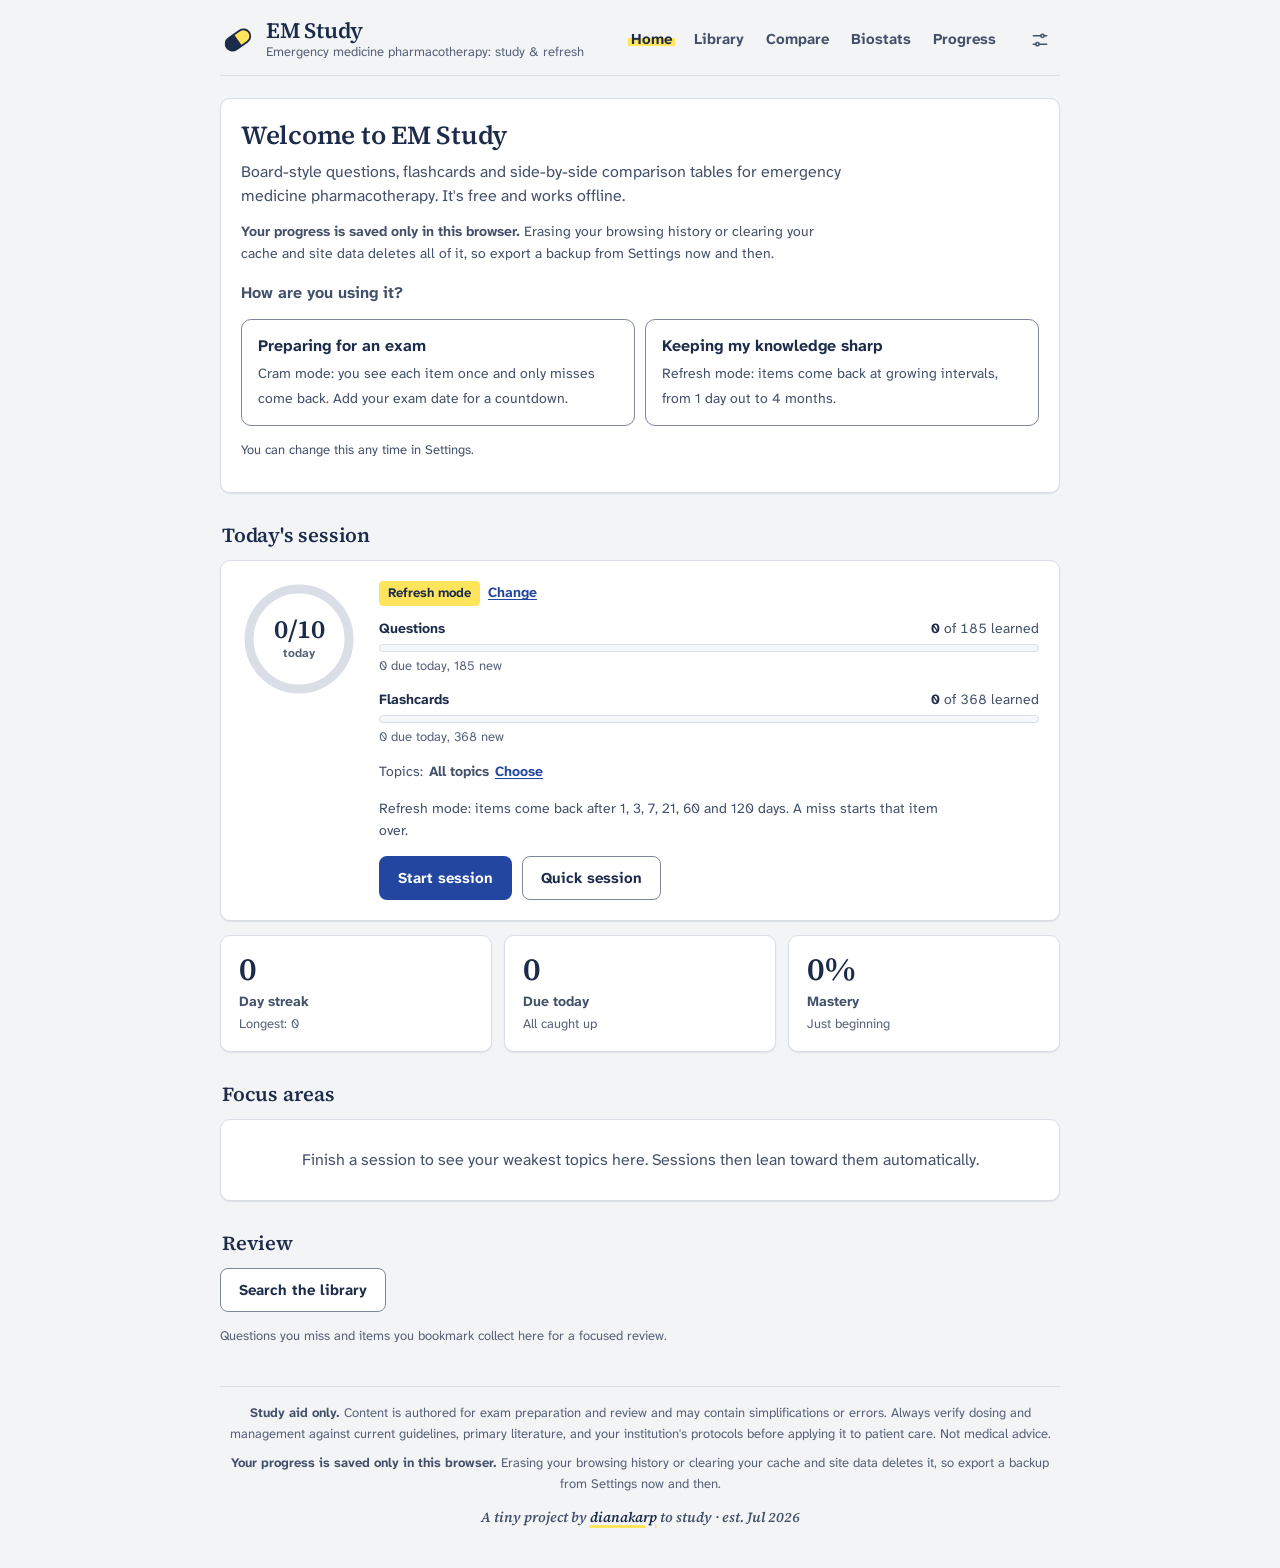
==== commit 4cf87246: "Fact-check batch 4: renal, GI, environmental, psych, oncology, derm, biostatistics Corrects 4 questi" ====
--- a/index.html
+++ b/index.html
@@ -83,9 +83,11 @@
     <main id="app"><!-- rendered by ui.js --></main>
 
     <div class="disclaimer">
-      <b>Study aid only.</b> Content is authored for exam preparation and review and may contain simplifications or errors.
+      <p><b>Study aid only.</b> Content is authored for exam preparation and review and may contain simplifications or errors.
       Always verify dosing and management against current guidelines, primary literature, and your institution's
-      protocols before applying it to patient care. Not medical advice.
+      protocols before applying it to patient care. Not medical advice.</p>
+      <p><b>Your progress is saved only in this browser.</b> Erasing your browsing history or clearing your cache and
+      site data deletes it, so export a backup from Settings now and then.</p>
     </div>
 
     <footer class="site-footer">
--- a/css/styles.css
+++ b/css/styles.css
@@ -435,6 +435,8 @@
 /* ---------- disclaimer + footer ---------- */
 .disclaimer { font-size: 13px; color: var(--ink-3); text-align: center; margin-top: 40px; line-height: 1.6; border-top: 1px solid var(--border); padding-top: 16px; }
 .disclaimer b { color: var(--ink-2); }
+.disclaimer p { margin: 0; }
+.disclaimer p + p { margin-top: 8px; }
 .site-footer { margin-top: 12px; text-align: center; font-family: var(--font-head); font-style: italic; font-weight: 600; font-size: 14px; color: var(--ink-2); }
 .site-footer a { color: var(--ink); text-decoration: underline; text-decoration-color: var(--mark); text-decoration-thickness: 3px; text-underline-offset: 3px; }
 .site-footer a:hover { color: var(--pen); }
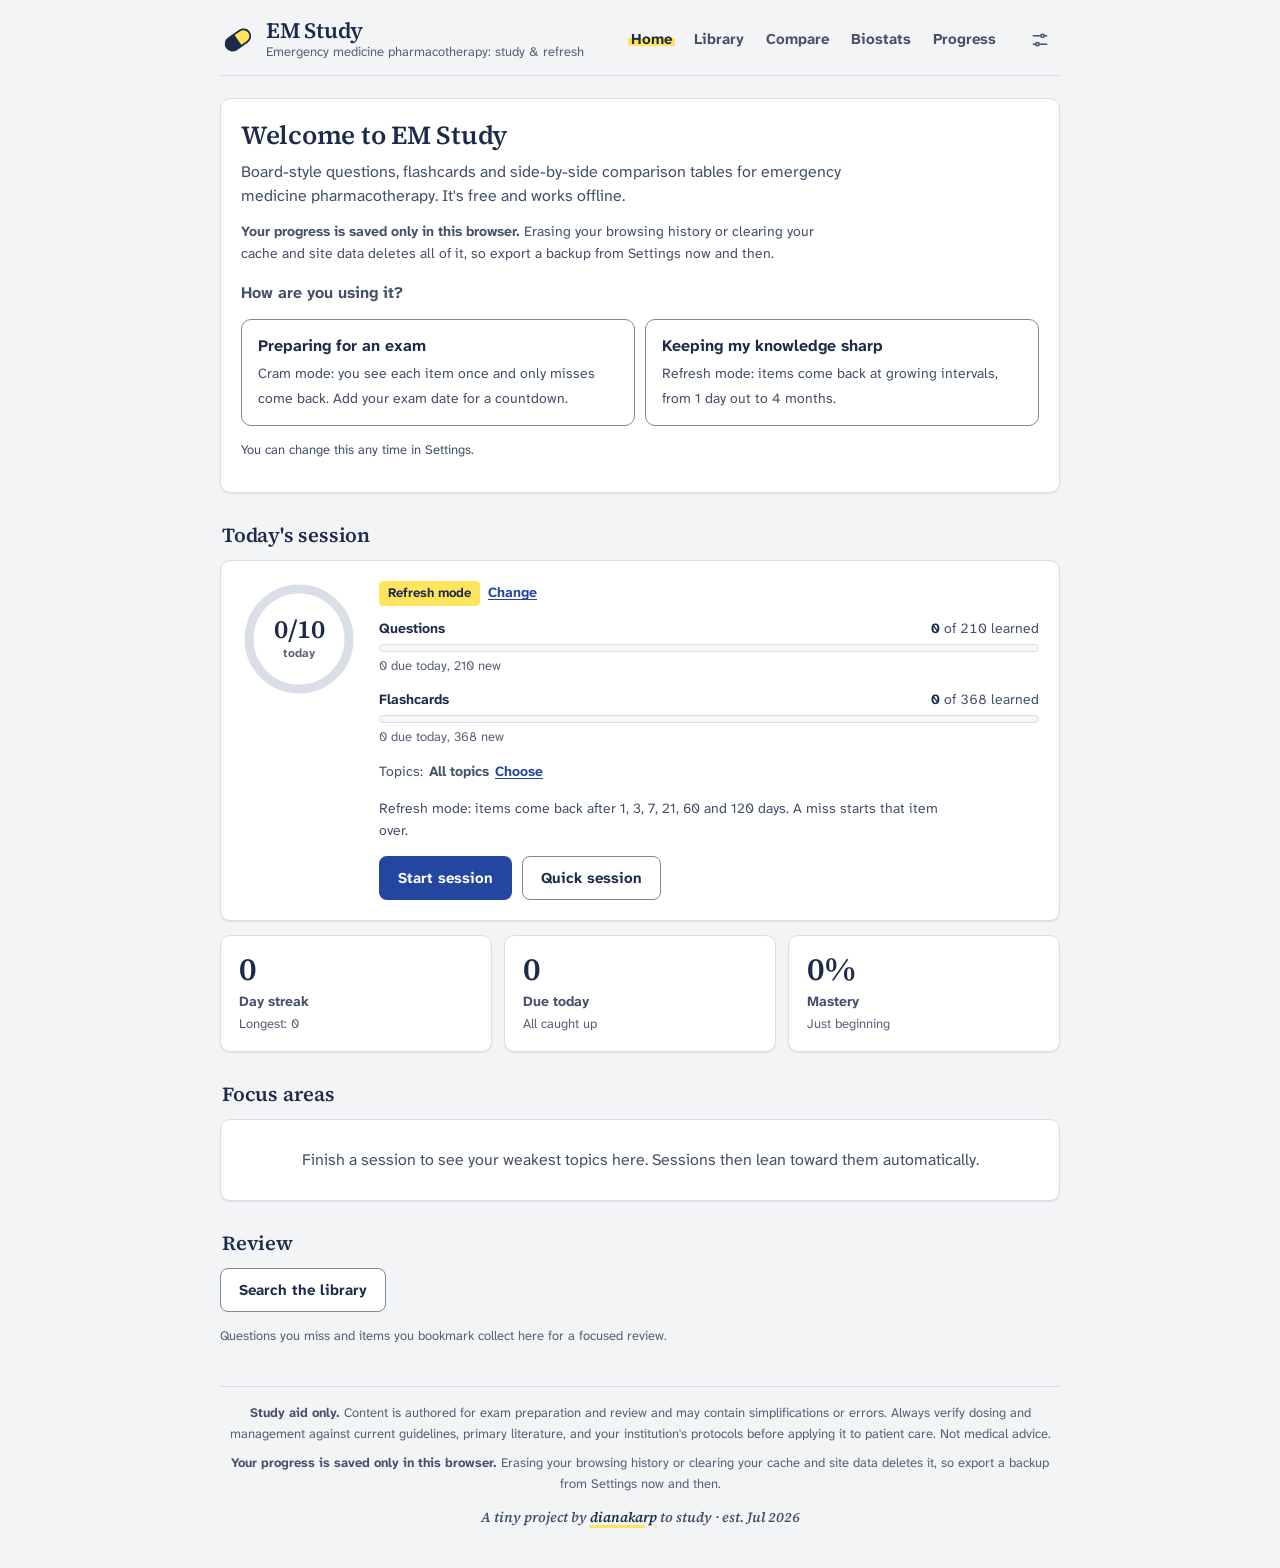
==== commit 3e348353: "Add 25 sourced questions for the thinnest topics Derm 0 -> 5, renal 2 -> 7, GI 3 -> 8, respiratory 3" ====
--- a/index.html
+++ b/index.html
@@ -98,6 +98,7 @@
   <!-- data (assign to window.*) -->
   <script src="data/domains.js"></script>
   <script src="data/empc24-questions.js"></script>
+  <script src="data/added-questions.js"></script>
   <script src="data/biostats-questions.js"></script>
   <script src="data/flashcards.js"></script>
   <script src="data/quiz-flashcards.js"></script>
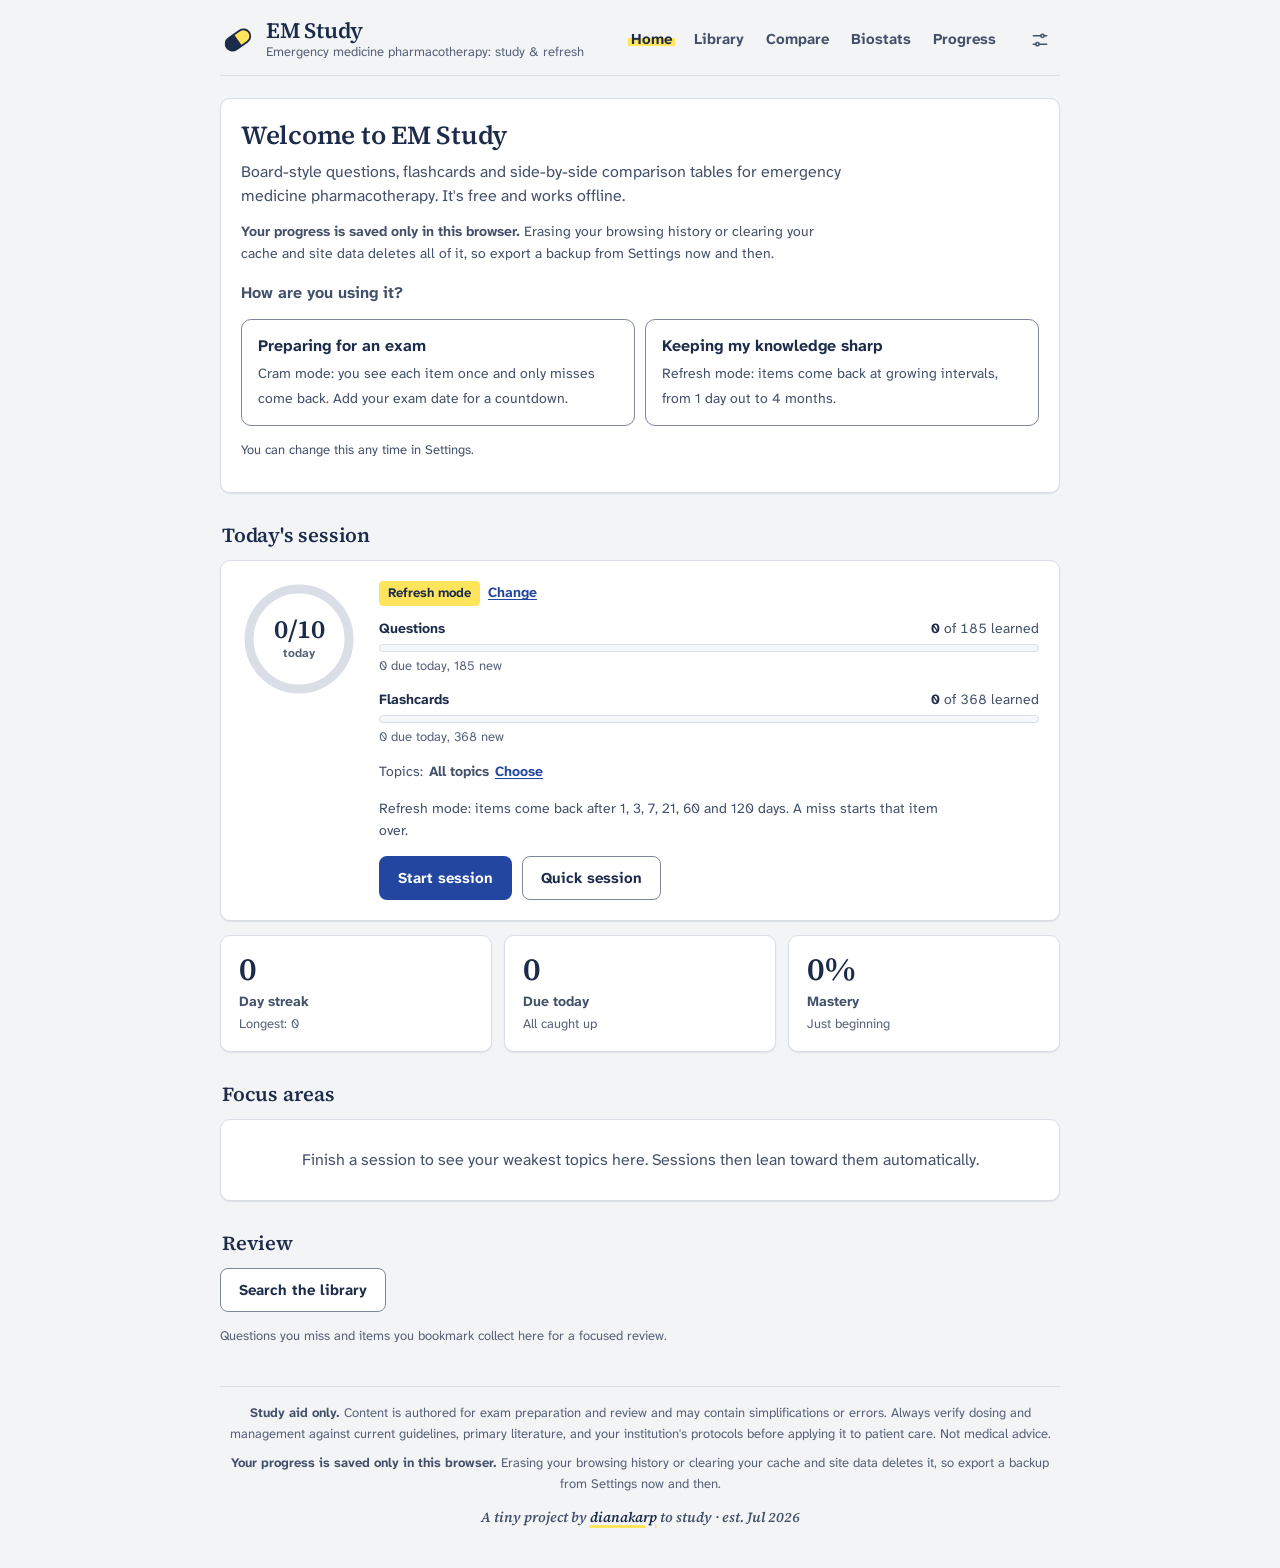
==== commit d0e28335: "Merge pull request #5: Fact-check batch 4: renal, GI, environmental, psych, oncology, derm, biostati" ====
--- a/index.html
+++ b/index.html
@@ -98,7 +98,6 @@
   <!-- data (assign to window.*) -->
   <script src="data/domains.js"></script>
   <script src="data/empc24-questions.js"></script>
-  <script src="data/added-questions.js"></script>
   <script src="data/biostats-questions.js"></script>
   <script src="data/flashcards.js"></script>
   <script src="data/quiz-flashcards.js"></script>
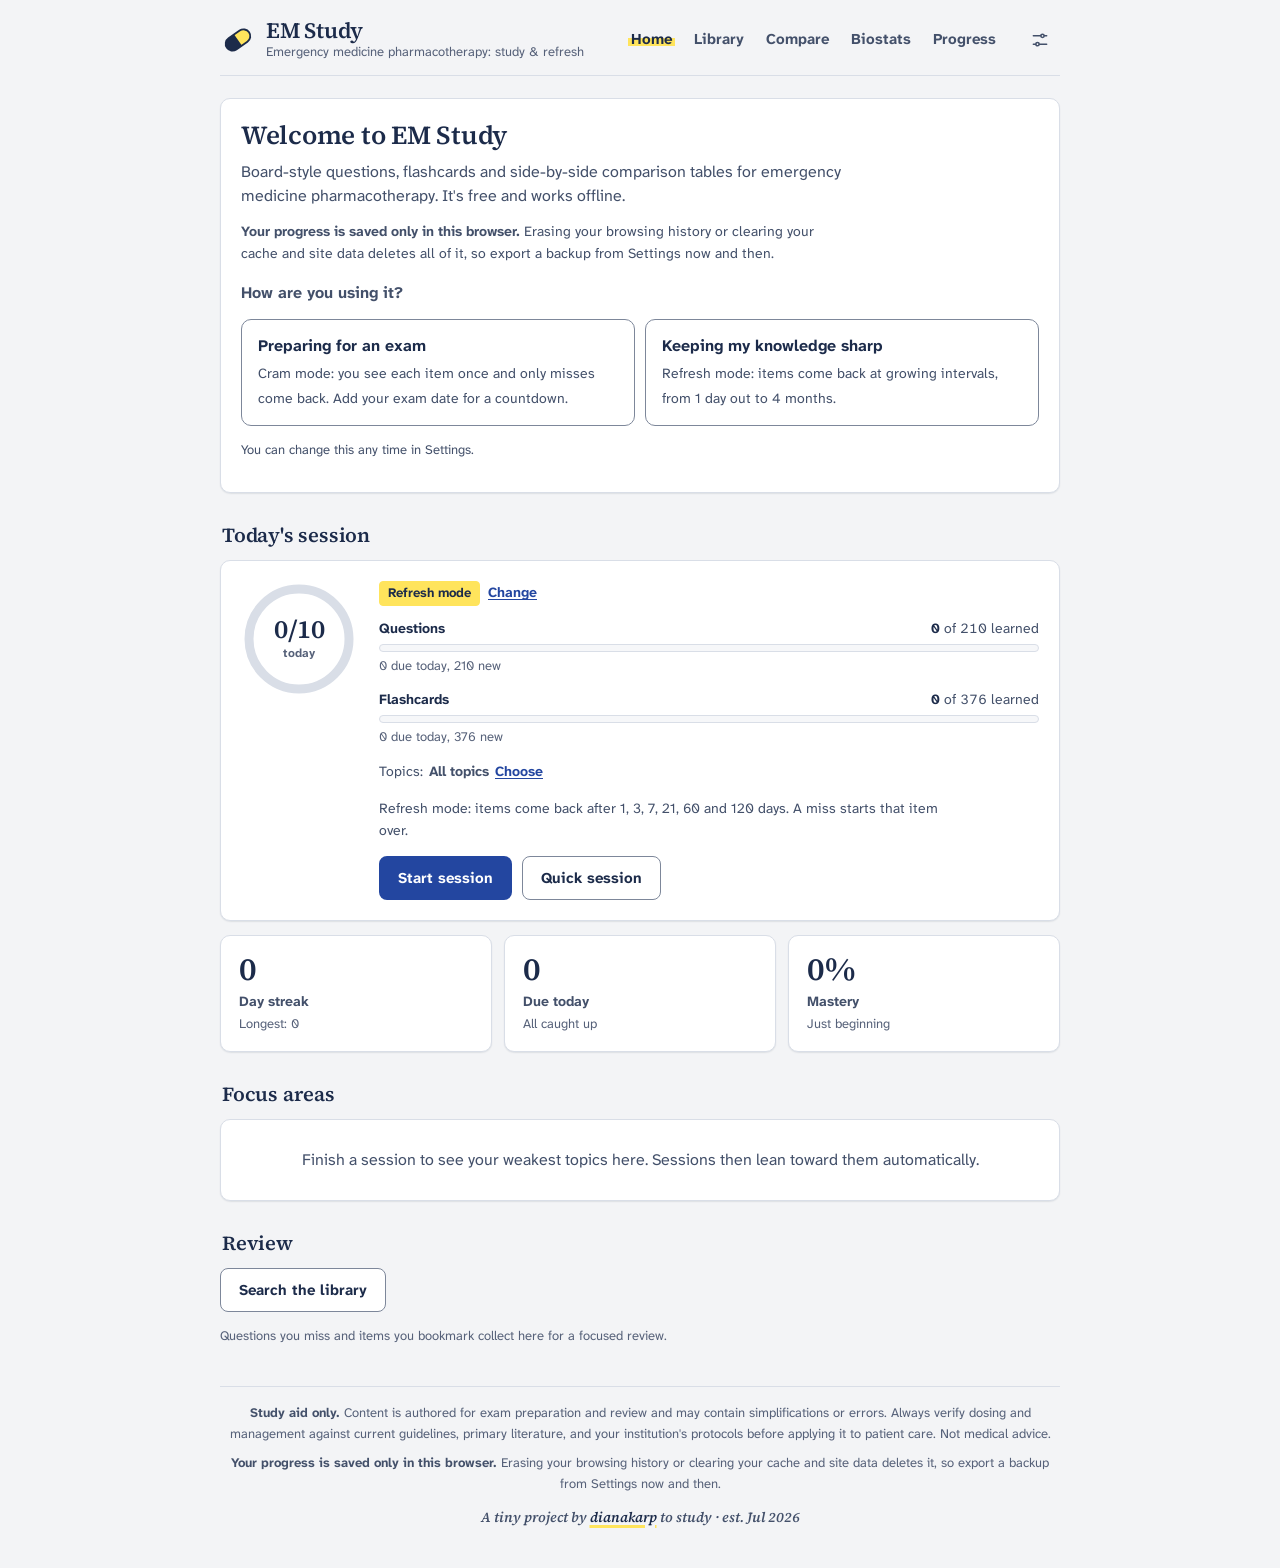
==== commit 90f6eb7d: "Merge pull request #6: Add 25 questions and 8 flashcards for the thinnest topics Add 25 questions an" ====
--- a/index.html
+++ b/index.html
@@ -98,6 +98,7 @@
   <!-- data (assign to window.*) -->
   <script src="data/domains.js"></script>
   <script src="data/empc24-questions.js"></script>
+  <script src="data/added-questions.js"></script>
   <script src="data/biostats-questions.js"></script>
   <script src="data/flashcards.js"></script>
   <script src="data/quiz-flashcards.js"></script>
